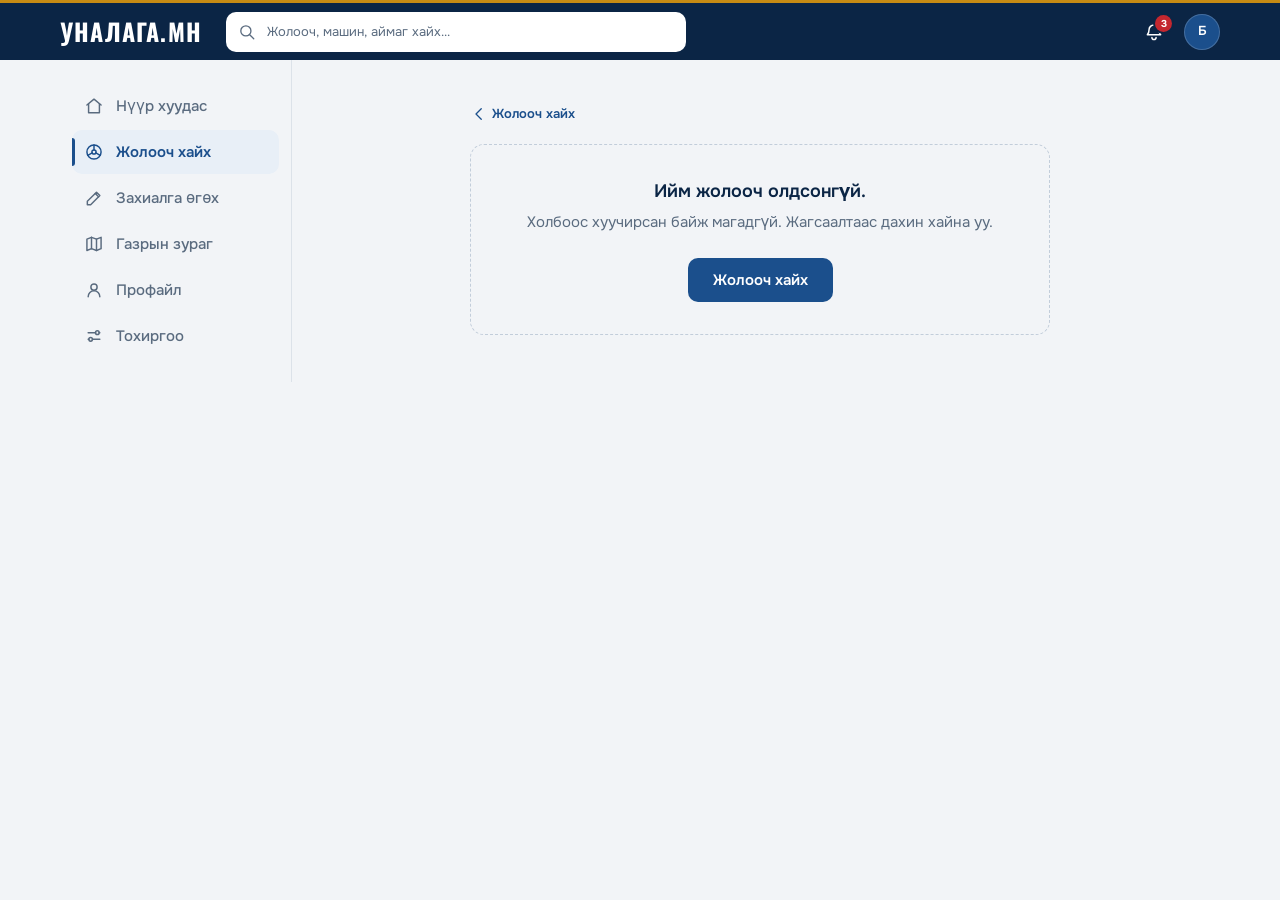
==== driver.html @ b347798b "Жолоочийн хуудас, утсаар залгах, хуваалцах preview - driver.html + driver.js: итгэл, машин, идэвхтэй" ====
<!DOCTYPE html>
<html lang="mn">
<head>
  <meta charset="UTF-8">
  <meta name="viewport" content="width=device-width, initial-scale=1">
  <meta name="theme-color" content="#0B2545">
  <title>Жолооч — Уналага.мн</title>
  <meta name="description" content="Жолоочийн машин, байнга явдаг чиглэл, идэвхтэй зар, зорчигчдын сэтгэгдэл.">

  <!-- Facebook, Messenger-ээр хуваалцахад гарах preview. JS ажиллуулдаггүй
       тул статик утга. Зураг: hero-гийн дүр зураг, 1200×630 (og-image.jpg). -->
  <meta property="og:type" content="website">
  <meta property="og:site_name" content="Уналага.мн">
  <meta property="og:locale" content="mn_MN">
  <meta property="og:title" content="Жолооч — Уналага.мн">
  <meta property="og:description" content="Жолоочийн машин, байнга явдаг чиглэл, идэвхтэй зар, зорчигчдын сэтгэгдэл.">
  <meta property="og:url" content="https://ghostshdee.github.io/unalaga/driver.html">
  <meta property="og:image" content="https://ghostshdee.github.io/unalaga/og-image.jpg">
  <meta property="og:image:width" content="1200">
  <meta property="og:image:height" content="630">
  <meta property="og:image:alt" content="Уналага.мн — шөнийн тал нутаг, нар руу чиглэсэн зам">
  <meta name="twitter:card" content="summary_large_image">

  <!-- Дүрс — hero-гийн санаа: нар руу нарийсах зам, алтан зураас.
       data-URI тул нэмэлт хүсэлт үүсгэхгүй. -->
  <link rel="icon" href="data:image/svg+xml,<svg xmlns='http://www.w3.org/2000/svg' viewBox='0 0 64 64'><rect width='64' height='64' rx='14' fill='%230B2545'/><path d='M27 13h10l7 40H20z' fill='%23123A6B'/><path d='M31 19h2l0.8 7h-3.6zM30.2 30h3.6l1 9h-5.6zM29 43h6l1.2 10h-8.4z' fill='%23F5C518'/></svg>">

  <!-- Фонт: Oswald (лого, чиглэлийн нэр, үнэ — замын тэмдгийн condensed),
       Onest (бусад бүх текст — кирилл сайн уншигдана) -->
  <link rel="preconnect" href="https://fonts.googleapis.com">
  <link rel="preconnect" href="https://fonts.gstatic.com" crossorigin>
  <link href="https://fonts.googleapis.com/css2?family=Oswald:wght@400;500;600;700&family=Onest:wght@400;500;600;700;800&display=swap" rel="stylesheet">

  <link rel="stylesheet" href="style.css">
</head>
<body>

  <!-- ═══════════════ HEADER ═══════════════ -->
  <header class="header">
    <a class="logo" href="./">УНАЛАГА.МН</a>

    <!-- Хайлт — компьютерт header дотор, мобайлд дэлгэц дүүрэн (DESIGN §8).
         .search-panel нь зөвхөн мобайлын дэлгэц дүүрэн үед харагдана. -->
    <form class="search" id="searchForm" role="search" action="#">
      <div class="search-field">
        <svg class="ic" viewBox="0 0 24 24" aria-hidden="true"><circle cx="10.5" cy="10.5" r="6.75"/><path d="m21 21-5.4-5.4"/></svg>
        <input class="search-input" id="searchInput" type="search" placeholder="Жолооч, машин, аймаг хайх..." aria-label="Хайх" autocomplete="off">
        <button class="search-close" type="button" data-close-search aria-label="Хайлт хаах">
          <svg class="ic" viewBox="0 0 24 24" aria-hidden="true"><path d="M6 6l12 12M18 6L6 18"/></svg>
        </button>
      </div>
      <div class="search-panel">
        <p class="search-label">Түгээмэл газар</p>
        <div class="search-places" id="searchPlaces"></div>
        <p class="search-count" id="searchCount" aria-live="polite"></p>
        <button class="btn btn-primary search-done" type="submit">Жолооч харах</button>
      </div>
    </form>

    <div class="header-actions">
      <button class="icon-btn search-open" type="button" aria-label="Хайх" data-open-search>
        <svg class="ic" viewBox="0 0 24 24" aria-hidden="true"><circle cx="10.5" cy="10.5" r="6.75"/><path d="m21 21-5.4-5.4"/></svg>
      </button>
      <button class="icon-btn" type="button" aria-label="Мэдэгдэл">
        <svg class="ic" viewBox="0 0 24 24" aria-hidden="true"><path d="M6 9.5a6 6 0 0 1 12 0c0 3.6 1.4 5 2 5.75H4c.6-.75 2-2.15 2-5.75Z"/><path d="M9.5 18.5a2.5 2.5 0 0 0 5 0"/></svg>
        <span class="notif-count">3</span>
      </button>
      <span class="avatar" title="Профайл">Б</span>
    </div>
  </header>

  <div class="layout">

    <!-- ═══════════════ SIDEBAR (6 цэс) ═══════════════ -->
    <aside class="sidebar">
      <nav aria-label="Үндсэн цэс">
        <ul class="nav">
          <li><a class="nav-link" href="./"><svg class="ic" viewBox="0 0 24 24" aria-hidden="true"><path d="M3.5 10.8 12 3.8l8.5 7"/><path d="M5.5 9.4V20h13V9.4"/></svg>Нүүр хуудас</a></li>
          <li><a class="nav-link is-active" href="drivers.html" aria-current="page"><svg class="ic" viewBox="0 0 24 24" aria-hidden="true"><circle cx="12" cy="12" r="8.5"/><circle cx="12" cy="12" r="2.5"/><path d="M12 3.5v6M4.6 16l5.2-3M19.4 16l-5.2-3"/></svg>Жолооч хайх</a></li>
          <li><a class="nav-link" href="#"><svg class="ic" viewBox="0 0 24 24" aria-hidden="true"><path d="M4 20h4L19 9l-4-4L4 16v4Z"/><path d="m13.5 6.5 4 4"/></svg>Захиалга өгөх</a></li>
          <li><a class="nav-link" href="#"><svg class="ic" viewBox="0 0 24 24" aria-hidden="true"><path d="M9 4 3.5 6.2v13.6L9 17.6l6 2.2 5.5-2.2V4L15 6.2 9 4Z"/><path d="M9 4v13.6M15 6.2v13.6"/></svg>Газрын зураг</a></li>
          <li><a class="nav-link" href="#"><svg class="ic" viewBox="0 0 24 24" aria-hidden="true"><circle cx="12" cy="8.5" r="3.75"/><path d="M5 20a7 7 0 0 1 14 0"/></svg>Профайл</a></li>
          <li><a class="nav-link" href="#"><svg class="ic" viewBox="0 0 24 24" aria-hidden="true"><path d="M5 8h9M18 8h1M5 16h1M10 16h9"/><circle cx="16" cy="8" r="2.2"/><circle cx="8" cy="16" r="2.2"/></svg>Тохиргоо</a></li>
        </ul>
      </nav>
    </aside>

    <!-- ═══════════════ MAIN — Жолоочийн хуудас ═══════════════
         driver.html?id=... — агуулгыг driver.js DRIVERS-ээс зурна.
         Гарчиг (title) нь жолоочийн нэрээр солигдоно. -->
    <main class="main">

      <a class="back-link" href="drivers.html">
        <svg class="ic" viewBox="0 0 24 24" aria-hidden="true"><path d="M15 5 8 12l7 7"/></svg>Жолооч хайх
      </a>

      <div class="profile" id="driverProfile"></div>
    </main>
  </div>

  <!-- ═══════════════ ДООД ЦЭС — зөвхөн мобайлд (DESIGN §8) ═══════════════
       640px-ээс доош sidebar-ын оронд. «Хайх» нь дэлгэц дүүрэн хайлт,
       «Захиалга» нь modal нээнэ. Бусад нь sidebar-тай адил одоохондоо ажиллахгүй. -->
  <nav class="bottom-nav" aria-label="Доод цэс">
    <a class="bnav-link" href="./"><svg class="ic" viewBox="0 0 24 24" aria-hidden="true"><path d="M3.5 10.8 12 3.8l8.5 7"/><path d="M5.5 9.4V20h13V9.4"/></svg>Нүүр</a>
    <button class="bnav-link" type="button" data-open-search><svg class="ic" viewBox="0 0 24 24" aria-hidden="true"><circle cx="10.5" cy="10.5" r="6.75"/><path d="m21 21-5.4-5.4"/></svg>Хайх</button>
    <a class="bnav-link bnav-order" href="index.html#order"><svg class="ic" viewBox="0 0 24 24" aria-hidden="true"><path d="M12 5v14M5 12h14"/></svg>Захиалга</a>
    <a class="bnav-link" href="#"><svg class="ic" viewBox="0 0 24 24" aria-hidden="true"><path d="M9 4 3.5 6.2v13.6L9 17.6l6 2.2 5.5-2.2V4L15 6.2 9 4Z"/><path d="M9 4v13.6M15 6.2v13.6"/></svg>Зураг</a>
    <a class="bnav-link" href="#"><svg class="ic" viewBox="0 0 24 24" aria-hidden="true"><circle cx="12" cy="8.5" r="3.75"/><path d="M5 20a7 7 0 0 1 14 0"/></svg>Профайл</a>
  </nav>


  <script src="app.js" defer></script>
  <script src="drivers.js" defer></script>
  <script src="driver.js" defer></script>
</body>
</html>
---- style.css ----
/* ═══════════════════════════════════════════════════════════════════
   Уналага.мн — style.css
   1-р алхам: суурь (өнгө, фонт, зай) + header, sidebar, постын карт
   Дизайны шийдвэр: DESIGN.md §2 (өнгө), §3 (фонт), §4 (зай), §5 (badge)
   ═══════════════════════════════════════════════════════════════════ */

:root {
  /* ── Суурь өнгө ─────────────────────────────────────────── */
  --ink:        #0B2545;  /* гүн хөх — гарчиг, гол текст */
  --ink-muted:  #5A6B7F;  /* дэд текст */
  --ink-lift:   #123A6B;  /* машины панелийн гэрэлтсэн тал */
  --ink-glow:   #1C4B86;  /* машины панелийн радиаль гэрэл */
  --scrim:      rgba(6, 21, 42, 0.74);  /* зураг/панел дээрх бараан хөшиг */
  --paper:      #F2F4F7;  /* хуудасны дэвсгэр */
  --surface:    #FFFFFF;  /* карт */
  --line:       #DCE2E9;  /* хүрээ, тусгаарлагч */
  --line-2:     #C2CDDA;  /* тод хүрээ — чиглэлийн шугам, hover */

  /* ── Далбааны өнгө ──────────────────────────────────────── */
  --blue:       #1B4F8C;  /* үндсэн товч, холбоос, идэвхтэй цэс */
  --blue-dark:  #133A68;  /* hover */
  --blue-wash:  #E8EFF7;  /* сонгогдсон байдал */

  --red:        #C4272F;  /* ЗӨВХӨН яаралтай / хэрэгцээ */
  --red-wash:   #FBEAEB;

  --gold:       #C68B14;  /* итгэл: од, ✓ баталгаа, чиглэлийн төгсгөл */
  --gold-wash:  #FBF2DE;

  /* ── Далбааны өнгө — ЗӨВХӨН hero-д (DESIGN §2, §14) ──────────
     Feed дэх өнгөний утга (улаан = хэрэгцээ, алт = итгэл) хэвээр.
     Эдгээр нь зөвхөн дээд талын дүр зурагт зориулсан тод хувилбар. */
  --sky-top:    #061731;  /* шөнийн тэнгэр — hero-гийн дээд тал */
  --sky-mid:    #0F3D7C;  /* далбааны хөх */
  --sky-low:    #1B5EA8;  /* тэнгэрийн хаяа */
  --flag-gold:  #F5C518;  /* нар, замын зураас, hero-гийн товч */
  --flag-gold-hi: #FFD942;/* тэр товчны hover */
  --flag-red:   #C4272F;  /* hero-гийн хажуугийн зурвас */
  --on-dark-soft: rgba(255, 255, 255, 0.82);   /* бараан дээрх дэд текст */
  --hero-veil-top: rgba(6, 23, 49, 0.10);
  --hero-veil-bot: rgba(5, 15, 34, 0.72);

  --white:      #FFFFFF;  /* өнгөт дэвсгэр дээрх текст */

  --ok:         #2F6B3D;  /* амжилт — toast. Цагаан тексттэй 6.4:1 */

  /* Badge-ийн төрлийн өнгө (DESIGN §5) */
  --badge-livestock: #7A5A1E;
  --badge-cargo:     #2F6B3D;
  --badge-moving:    #8C4A2F;

  /* ── Фонт (DESIGN §3) ───────────────────────────────────────
     Oswald  — condensed, замын тэмдгийн аяс. Зөвхөн лого, чиглэлийн нэр, үнэ.
               Нарийн тул урт газрын нэр (Баян-Өлгий, Сэлэнгэ Сайхан сум) багтана.
     Onest   — бусад бүх текст. Кирилл үсэгт зориулж зохиогдсон, жижигдээ сайн. */
  --font-display: 'Oswald', 'Arial Narrow', system-ui, sans-serif;
  --font-body:    'Onest', system-ui, sans-serif;

  /* ── Үсгийн хэмжээний шат ───────────────────────────────── */
  --text-route:  34px;  /* чиглэлийн нэр (Oswald 600 — condensed тул томроов) */
  --text-price:  26px;  /* үнэ (Oswald 600) */
  --text-h1:     24px;
  --text-h2:     18px;
  --text-body:   15px;
  --text-small:  13px;
  --text-tiny:   12px;

  /* ── Зай ────────────────────────────────────────────────── */
  --space-1: 4px;
  --space-2: 8px;
  --space-3: 12px;
  --space-4: 16px;
  --space-5: 24px;
  --space-6: 32px;

  /* ── Дугуй өнцөг (шаталсан) ─────────────────────────────── */
  --radius-sm: 6px;   /* badge, жижиг товч */
  --radius-md: 10px;  /* input, товч */
  --radius-lg: 14px;  /* карт */

  /* ── Сүүдэр (нэг л төрөл — зөвхөн хөвж байгаа зүйлд) ─────── */
  --shadow: 0 1px 2px rgba(11, 37, 69, 0.04),
            0 4px 12px rgba(11, 37, 69, 0.06);
  /* Modal нь хамгийн өндөрт хөвнө — арай гүн сүүдэр */
  --shadow-lift: 0 4px 10px rgba(11, 37, 69, 0.10),
                 0 24px 60px rgba(11, 37, 69, 0.22);

  /* ── Modal / форм ───────────────────────────────────────── */
  --overlay:    rgba(11, 37, 69, 0.52);  /* modal-ын ард бүдгэрүүлэх */
  --ink-faint:  #93A2B3;                 /* placeholder текст */
  /* select-ийн доош сум — data-URI, нэмэлт хүсэлтгүй */
  --caret: url("data:image/svg+xml,%3Csvg xmlns='http://www.w3.org/2000/svg' width='12' height='8' viewBox='0 0 12 8'%3E%3Cpath d='M1 1.5 6 6.5l5-5' fill='none' stroke='%235A6B7F' stroke-width='1.75' stroke-linecap='round' stroke-linejoin='round'/%3E%3C/svg%3E");

  --transition: 0.18s ease;

  --header-height: 60px;
  --shell: 1160px;
}

/* ═══════════════ RESET ═══════════════ */
*, *::before, *::after { box-sizing: border-box; margin: 0; padding: 0; }

html { -webkit-text-size-adjust: 100%; }

body {
  font-family: var(--font-body);
  font-size: var(--text-body);
  line-height: 1.6;
  color: var(--ink);
  background: var(--paper);
  -webkit-font-smoothing: antialiased;
}

img { max-width: 100%; display: block; }

button { font: inherit; color: inherit; cursor: pointer; }

a { color: var(--blue); text-decoration: none; }

/* Гарчигт мөрийн өндөр 1.2, бага зэрэг нягт tracking */
h1, h2, h3 { line-height: 1.2; letter-spacing: -0.01em; }
.route-city { line-height: 1.15; }

/* ── Дүрсний нийтлэг загвар (inline SVG, гадны сан ашиглаагүй) ── */
.ic {
  width: 20px;
  height: 20px;
  flex-shrink: 0;
  fill: none;
  stroke: currentColor;
  stroke-width: 1.75;
  stroke-linecap: round;
  stroke-linejoin: round;
}

/* Зөвхөн дэлгэц уншигчид — харагдахгүй ч уншигдана */
.sr-only {
  position: absolute;
  width: 1px;
  height: 1px;
  margin: -1px;
  padding: 0;
  overflow: hidden;
  clip: rect(0 0 0 0);
  white-space: nowrap;
  border: 0;
}

/* ═══════════════ ФОКУС (a11y — DESIGN §11) ═══════════════ */
:focus-visible {
  outline: 2px solid var(--blue);
  outline-offset: 2px;
  border-radius: 3px;
}

/* ═══════════════ ХӨДӨЛГӨӨН БАГАСГАХ (DESIGN §10) ═══════════════ */
@media (prefers-reduced-motion: reduce) {
  * { animation: none !important; transition: none !important; }
}

/* ═══════════════ ТОВЧ ═══════════════ */
.btn {
  display: inline-flex;
  align-items: center;
  justify-content: center;
  gap: var(--space-2);
  min-height: 44px;               /* хүрэх талбай — DESIGN §8 */
  padding: var(--space-2) var(--space-5);
  border: 1px solid transparent;
  border-radius: var(--radius-md);
  font-weight: 600;
  font-size: var(--text-body);
  transition: background var(--transition), border-color var(--transition);
}

/* Үндсэн товч — ХӨХ (улаан биш! DESIGN §2) */
.btn-primary {
  background: var(--blue);
  color: var(--white);
}
.btn-primary:hover { background: var(--blue-dark); }

/* "Холбогдох" — картын гол үйлдэл */
.btn-contact {
  flex-shrink: 0;
  min-height: 44px;              /* хүрэх талбай — DESIGN §8 */
  padding: var(--space-2) var(--space-5);
  background: var(--blue);
  color: var(--white);
  font-size: var(--text-small);
}
.btn-contact:hover { background: var(--blue-dark); }

/* ═══════════════ HEADER (DESIGN §2) ═══════════════
   Хатуу гүн хөх дэвсгэр + дээд талд алтан нарийн зурвас. Gradient алга. */
.header {
  position: sticky;
  top: 0;
  z-index: 20;
  display: flex;
  align-items: center;
  gap: var(--space-5);
  height: var(--header-height);
  background: var(--ink);
  border-top: 3px solid var(--gold);
  /* Дэвсгэр бүтэн өргөнөөр, агуулга нь shell-д төвлөрнө */
  padding-inline: max(var(--space-5), calc((100% - var(--shell)) / 2));
}

/* Бараан header дээр хөх хүрээ үл харагдана — алтан (DESIGN §11) */
.header :focus-visible { outline-color: var(--flag-gold); }

.logo {
  flex-shrink: 0;
  font-family: var(--font-display);
  font-weight: 700;
  /* Oswald condensed тул Unbounded-оос нарийн — хэмжээг нэмж жинг барив */
  font-size: var(--text-h1);
  letter-spacing: 0.05em;
  color: var(--white);
}

.search {
  flex: 1;
  max-width: 460px;
}
.search-field {
  position: relative;
  display: flex;
  align-items: center;
}
/* Түгээмэл газар, тоо, «Зар харах», ✕ — зөвхөн мобайлын дэлгэц дүүрэн хайлтад */
.search-panel,
.search-close { display: none; }
.icon-btn.search-open { display: none; }   /* .icon-btn-ийн display:grid-ийг дарна */
.search .ic {
  position: absolute;
  left: var(--space-3);
  width: 18px;
  height: 18px;
  color: var(--ink-muted);
  pointer-events: none;
}
.search-input {
  width: 100%;
  height: 40px;
  padding: 0 var(--space-4) 0 40px;
  border: 1px solid transparent;
  border-radius: var(--radius-md);
  background: var(--white);
  font-family: var(--font-body);
  font-size: var(--text-small);
  color: var(--ink);
}
.search-input::placeholder { color: var(--ink-muted); }

.header-actions {
  display: flex;
  align-items: center;
  gap: var(--space-2);
  margin-left: auto;
}

.icon-btn {
  position: relative;
  display: grid;
  place-items: center;
  width: 44px;
  height: 44px;
  color: var(--white);
  background: transparent;
  border: 0;
  border-radius: var(--radius-md);
  transition: background var(--transition);
}
.icon-btn:hover { background: rgba(255, 255, 255, 0.1); }
.notif-count {
  position: absolute;
  top: 5px;
  right: 4px;
  min-width: 17px;
  height: 17px;
  padding: 0 4px;
  border-radius: 999px;
  background: var(--red);
  color: var(--white);
  font-size: 10px;
  font-weight: 700;
  line-height: 17px;
  text-align: center;
  box-shadow: 0 0 0 2px var(--ink);
}

.avatar {
  display: grid;
  place-items: center;
  width: 36px;
  height: 36px;
  border-radius: 50%;
  background: var(--blue);
  color: var(--white);
  font-weight: 600;
  font-size: var(--text-small);
  box-shadow: inset 0 0 0 1px rgba(255, 255, 255, 0.18);
}

/* ═══════════════ LAYOUT ═══════════════ */
.layout {
  display: flex;
  align-items: flex-start;
  max-width: var(--shell);
  margin: 0 auto;
}

/* ── SIDEBAR (6 цэс) ─────────────────────────────────────── */
.sidebar {
  position: sticky;
  top: var(--header-height);
  flex-shrink: 0;
  width: 232px;
  padding: var(--space-5) var(--space-3);
  border-right: 1px solid var(--line);
}

.nav { list-style: none; display: flex; flex-direction: column; gap: 2px; }
.nav-link {
  position: relative;
  display: flex;
  align-items: center;
  gap: var(--space-3);
  min-height: 44px;
  padding: var(--space-2) var(--space-3);
  border-radius: var(--radius-md);
  color: var(--ink-muted);
  font-weight: 500;
  transition: background var(--transition), color var(--transition);
}
.nav-link .ic { color: var(--ink-muted); transition: color var(--transition); }
.nav-link:hover { background: var(--blue-wash); color: var(--ink); }
.nav-link:hover .ic { color: var(--ink); }
.nav-link.is-active {
  background: var(--blue-wash);
  color: var(--blue);
  font-weight: 600;
}
.nav-link.is-active .ic { color: var(--blue); }
.nav-link.is-active::before {   /* зүүн талын идэвхтэй зураас */
  content: "";
  position: absolute;
  left: 0;
  top: 8px;
  bottom: 8px;
  width: 3px;
  border-radius: 0 3px 3px 0;
  background: var(--blue);
}

/* ── MAIN ───────────────────────────────────────────────── */
.main {
  flex: 1;
  min-width: 0;
  padding: var(--space-6) var(--space-5) var(--space-6) var(--space-6);
}

/* Нэг баганат жагсаалт — замын хуудсыг дээрээс доош гүйлгэн уншина
   (CLAUDE.md §2: Facebook бол лавлах загвар — feed нь нэг багана) */
.section-title,
.back-link,
.profile,
.page-head,
.driver-tools,
.driver-list,
.feed-tools,
.feed-count,
.feed-empty,
.post-list {
  max-width: 580px;
  margin-inline: auto;
}

/* ═══════════════ HERO (DESIGN §14) ═══════════════
   Далбааны өнгөт тал ба зам. Давхарга бүрийг app.js хулгана/скроллоор
   хөдөлгөнө. Хөдөлгөөн ЗӨВХӨН энд — доорх feed тайван, хурдан хэвээр. */
.hero {
  position: relative;
  isolation: isolate;
  overflow: hidden;
  display: flex;
  align-items: flex-end;
  min-height: 400px;
  margin-bottom: var(--space-6);
  border-radius: var(--radius-lg);
}

.hero-scene { position: absolute; inset: 0; z-index: -1; overflow: hidden; }
.hl {
  position: absolute;
  inset: -6% -4%;
  width: 108%;
  height: 112%;
  will-change: transform;
}
.hl svg { position: absolute; inset: 0; width: 100%; height: 100%; display: block; }

.hl--sky {
  inset: 0;
  width: 100%;
  height: 100%;
  background: linear-gradient(180deg, var(--sky-top) 0%, var(--sky-mid) 54%, var(--sky-low) 100%);
}
/* Доошоо бараавтар — цагаан текст уншигдана */
.hero-scene::after {
  content: "";
  position: absolute;
  inset: 0;
  background: linear-gradient(180deg, var(--hero-veil-top) 0%, transparent 32%, var(--hero-veil-bot) 100%);
}

/* Замын алтан зураас — app.js скроллоор --road-shift-ийг өөрчилнө */
.road-dashes {
  transform: translateY(var(--road-shift, 0px));
  will-change: transform;
}

/* Улаан босоо зураас — далбааны хошууны улаан талын дурсгал */
.hero-inner {
  position: relative;
  max-width: 30rem;
  margin: 0 0 var(--space-5) var(--space-5);
  padding-left: var(--space-4);
  border-left: 3px solid var(--flag-red);
}
.hero-eyebrow {
  margin-bottom: var(--space-2);
  font-size: var(--text-tiny);
  font-weight: 600;
  letter-spacing: 0.14em;
  text-transform: uppercase;
  color: var(--flag-gold);
}
.hero-title {
  font-family: var(--font-display);
  font-weight: 700;
  font-size: clamp(32px, 5.2vw, 46px);
  line-height: 1.04;
  letter-spacing: 0.01em;
  text-transform: uppercase;
  color: var(--white);
}
.hero-sub {
  margin: var(--space-3) 0 var(--space-5);
  max-width: 26rem;
  color: var(--on-dark-soft);
}
/* Гол үйлдэл — далбааны алт. Гүн хөх дэвсгэр дээр хамгийн тод. */
.hero-cta {
  background: var(--flag-gold);
  color: var(--ink);
}
.hero-cta:hover { background: var(--flag-gold-hi); }

.section-title {
  font-size: var(--text-h1);
  font-weight: 700;
  margin-bottom: var(--space-4);
}

/* ═══════════════ ПОСТЫН ЖАГСААЛТ ═══════════════ */
.post-list {
  display: flex;
  flex-direction: column;
  gap: var(--space-5);
}

/* Ердийн карт — сүүдэргүй, зөвхөн хүрээтэй (DESIGN §4) */
.post-card {
  display: flex;
  flex-direction: column;
  background: var(--surface);
  border: 1px solid var(--line);
  border-radius: var(--radius-lg);
  overflow: hidden;
  transition: border-color var(--transition);
}
/* Hover дээр translateY биш — зөвхөн хүрээний өнгө (DESIGN §10) */
.post-card:hover { border-color: var(--line-2); }

/* ── Машины панел (DESIGN §1: 16:9 зургийн талбай) ──────────
   Жолооч өөрийн машины зургаа оруулах хүртэл (CLAUDE.md §5 vehicle_photos)
   брэндийн гүн хөх панел дээр машины дүрс + нэр. Ямар ч файл татдаггүй тул
   2G/3G-д ч агшин зуур гарна (CLAUDE.md §2). DESIGN.md §1 диаграмын дагуу
   нэр баруун доор, доод талд алтан зураас (header-ийн зурваст холбогдоно). */
.post-photo {
  position: relative;
  display: flex;
  align-items: flex-end;
  justify-content: flex-end;
  aspect-ratio: 16 / 7;
  padding: var(--space-4);
  overflow: hidden;
  border-bottom: 3px solid var(--gold);
  background:
    var(--veh) center 78% / min(74%, 300px) no-repeat,
    radial-gradient(130% 96% at 14% 4%, var(--ink-glow) 0%, transparent 52%),
    linear-gradient(116deg, var(--ink) 0%, var(--ink-lift) 100%);
}
/* Тээврийн хэрэгслийн дүрс — усан тэмдэг. Тодорхой файлгүй, data-URI. */
.post-photo         { --veh: none; }
.post-photo.veh-sedan  { --veh: url("data:image/svg+xml,%3Csvg xmlns='http://www.w3.org/2000/svg' viewBox='0 0 260 108'%3E%3Cg fill='%23ffffff' fill-opacity='0.15'%3E%3Cpath d='M8 74c-1-8 4-13 12-14l38-22c8-9 19-13 31-13h72c15 0 29 6 39 17l30 16c11 2 16 6 16 15v6h-28a20 20 0 0 0-40 0H82a20 20 0 0 0-40 0H16c-5 0-8-3-8-7z'/%3E%3Ccircle cx='60' cy='82' r='14'/%3E%3Ccircle cx='196' cy='82' r='14'/%3E%3C/g%3E%3C/svg%3E"); }
.post-photo.veh-van    { --veh: url("data:image/svg+xml,%3Csvg xmlns='http://www.w3.org/2000/svg' viewBox='0 0 260 108'%3E%3Cg fill='%23ffffff' fill-opacity='0.15'%3E%3Cpath d='M14 78V36c0-7 5-12 12-12h132c9 0 14 3 19 11l30 40c2 3 3 6 3 10v1h-16a20 20 0 0 0-40 0H74a20 20 0 0 0-40 0H20c-4 0-6-2-6-6z'/%3E%3Ccircle cx='54' cy='86' r='14'/%3E%3Ccircle cx='198' cy='86' r='14'/%3E%3C/g%3E%3C/svg%3E"); }
.post-photo.veh-pickup { --veh: url("data:image/svg+xml,%3Csvg xmlns='http://www.w3.org/2000/svg' viewBox='0 0 260 108'%3E%3Cg fill='%23ffffff' fill-opacity='0.15'%3E%3Cpath d='M12 80V52c0-6 4-10 10-10h6l16-18c3-4 8-6 13-6h28c7 0 12 5 12 12v18h145c3 0 5 2 5 5v27h-14a20 20 0 0 0-40 0H78a20 20 0 0 0-40 0H18c-4 0-6-2-6-6z'/%3E%3Ccircle cx='58' cy='86' r='14'/%3E%3Ccircle cx='196' cy='86' r='14'/%3E%3C/g%3E%3C/svg%3E"); }
/* Доод хэсэгт бараан хөшиг — цагаан нэр уншигдана */
.post-photo::after {
  content: "";
  position: absolute;
  inset: auto 0 0 0;
  height: 62%;
  background: linear-gradient(180deg, transparent, var(--scrim));
}
/* Жолоочийн бодит зураг ирэхэд .post-photo дотор <img> нэмнэ */
.post-photo img {
  position: absolute;
  inset: 0;
  width: 100%;
  height: 100%;
  object-fit: cover;
}
.post-photo.no-image img { display: none; }   /* onerror — панел үлдэнэ */
.post-photo-name {
  position: relative;
  z-index: 1;
  color: var(--white);
  font-weight: 600;
  font-size: var(--text-small);
  letter-spacing: 0.01em;
  text-align: right;
  text-shadow: 0 1px 3px rgba(0, 0, 0, 0.35);
}

/* ── Картын их бие ────────────────────────────────────────── */
.post-body {
  display: flex;
  flex-direction: column;
  gap: var(--space-2);
  padding: var(--space-4) var(--space-5);
  flex: 1;
}

.post-head {
  display: flex;
  align-items: flex-start;
  justify-content: space-between;
  gap: var(--space-3);
}
.post-badges {
  display: flex;
  flex-wrap: wrap;
  gap: var(--space-2);
}
.post-time {
  flex-shrink: 0;
  font-size: var(--text-tiny);
  color: var(--ink-muted);
  white-space: nowrap;
  padding-top: 2px;
}

/* ── Badge — хүрээтэй чип (DESIGN §5) ─────────────────────── */
.badge {
  border: 1px solid currentColor;
  background: transparent;
  border-radius: var(--radius-sm);
  padding: 3px 9px;
  font-size: var(--text-tiny);
  font-weight: 500;
  letter-spacing: 0.01em;
  white-space: nowrap;
}
.badge-passenger { color: var(--blue); }
.badge-livestock { color: var(--badge-livestock); }
.badge-cargo     { color: var(--badge-cargo); }
.badge-moving    { color: var(--badge-moving); }

/* Ганц үл хамаарах — захиалагчийн постыг ялгах дүүргэсэн улаан */
.badge-request {
  background: var(--red-wash);
  color: var(--red);
  border-color: transparent;
}

/* ═══════════════ ЧИГЛЭЛИЙН ШУГАМ ═══════════════
   Уналага.мн-ийн онцлог элемент. Хоёр цэгийг холбосон босоо тасархай
   шугам, доод цэг алтан. Өөр газар давтаж хэрэглэхгүй (DESIGN §1). */
.post-route {
  display: grid;
  grid-template-columns: 16px 1fr;
  gap: var(--space-3);
  margin: var(--space-2) 0 var(--space-3);
}
.route-rail { position: relative; }
.route-rail::before {           /* босоо тасархай шугам — цэгээс цэг хүртэл */
  content: "";
  position: absolute;
  left: 50%;
  transform: translateX(-50%);
  top: 16px;
  bottom: 16px;
  border-left: 2px dashed var(--line-2);
}
.route-dot {
  position: absolute;
  left: 50%;
  transform: translateX(-50%);
  width: 12px;
  height: 12px;
  border-radius: 50%;
  background: var(--surface);
  border: 2px solid var(--ink-muted);
}
.route-dot-start {
  top: 6px;
  box-shadow: 0 0 0 3px var(--blue-wash);
}
.route-dot-end {                /* очих цэг — алтан, зөөлөн туяатай */
  bottom: 6px;
  background: var(--gold);
  border-color: var(--gold);
  box-shadow: 0 0 0 3px var(--gold-wash);
}
.route-city {
  font-family: var(--font-display);
  font-weight: 600;
  font-size: var(--text-route);
  line-height: 1.05;
  letter-spacing: 0.005em;
  text-transform: uppercase;
  color: var(--ink);
  word-break: break-word;
}
.route-from { margin-bottom: 0; }

/* Хоёр хотын хооронд — ойролцоо зай ба хугацаа (DESIGN §1) */
.route-gap {
  margin: var(--space-1) 0 var(--space-2);
  font-size: var(--text-tiny);
  font-weight: 500;
  color: var(--ink-muted);
}

/* ── Хэзээ / багтаамж / үнэ ──────────────────────────────── */
.post-when {
  font-size: var(--text-small);
  color: var(--ink-muted);
}

.post-facts {
  display: flex;
  align-items: baseline;
  justify-content: space-between;
  gap: var(--space-3);
}
.post-capacity {
  font-size: var(--text-small);
  color: var(--ink);
}
.post-price {
  flex-shrink: 0;
  font-family: var(--font-display);   /* Oswald — чиглэлийн нэртэй нэг гэр бүл */
  font-size: var(--text-price);
  font-weight: 600;
  letter-spacing: 0.005em;
  color: var(--ink);
  text-align: right;
}
/* Хоёр хэсэгтэй үнэ (хүн / бараа) — жижиг тул уншихад хялбар body фонтоор */
.post-price-split {
  display: flex;
  flex-direction: column;
  align-items: flex-end;
  font-family: var(--font-body);
  font-size: var(--text-small);
  font-weight: 600;
  letter-spacing: 0;
  line-height: 1.45;
}

.post-note {
  font-size: var(--text-small);
  color: var(--ink-muted);
  line-height: 1.6;
}

/* ═══════════════ ЖОЛООЧ / ЗАХИАЛАГЧИЙН БЛОК (DESIGN §6) ═══════════════
   "Хэн" гэдэг нь "хаашаа" гэдгээс хойш — тусдаа хэсэгт, доод талд. */
.post-person {
  display: flex;
  align-items: center;
  gap: var(--space-3);
  margin-top: auto;
  padding-top: var(--space-4);
  border-top: 1px solid var(--line);
}
.person-avatar {
  flex-shrink: 0;
  display: grid;
  place-items: center;
  width: 44px;
  height: 44px;
  border-radius: 50%;
  background: var(--blue-wash);
  color: var(--blue);
  font-weight: 600;
}
.person-main {
  flex: 1;
  min-width: 0;
}
.person-name {
  display: flex;
  align-items: center;
  gap: var(--space-1);
  font-weight: 600;
  font-size: var(--text-body);
}
/* ✓ баталгаа — жижиг алтан дугуй, цагаан чагт (DESIGN §6) */
.verified {
  display: inline-grid;
  place-items: center;
  width: 16px;
  height: 16px;
  border-radius: 50%;
  background: var(--gold);
  color: var(--white);
  flex-shrink: 0;
}
.verified svg { width: 10px; height: 10px; }
.person-meta {
  font-size: var(--text-small);
  color: var(--ink-muted);
}
/* Үнэлгээний тоо нь тод текст (уншигдахуйц), од нь алтан */
.rating {
  color: var(--ink);
  font-weight: 600;
}
.star { color: var(--gold); }
/* Шинэ жолооч — "0 үнэлгээ" биш, саарал чип (DESIGN §6) */
.chip-new {
  display: inline-block;
  padding: 2px 8px;
  border-radius: var(--radius-sm);
  background: var(--paper);
  border: 1px solid var(--line);
  color: var(--ink-muted);
  font-size: var(--text-tiny);
  font-weight: 500;
}

/* ═══════════════ ЖОЛООЧ ХАЙХ — drivers.html (CLAUDE.md §6-4) ═══════════════
   Зарын карт «хаашаа»-г, жолоочийн карт «хэн»-ийг том харуулна.
   Чиглэлийн шугам (DESIGN §1) энд давтагдахгүй — энгийн жагсаалт. */
.page-head { margin-bottom: var(--space-5); }
.page-head .section-title { margin-bottom: var(--space-1); }
.page-sub { color: var(--ink-muted); }

.driver-tools {
  display: grid;
  grid-template-columns: repeat(3, 1fr);
  gap: var(--space-3);
  align-items: end;
  margin-bottom: var(--space-4);
}
/* «Зөвхөн баталгаажсан» — бүтэн мөр, хуруунд 44px */
.check {
  grid-column: 1 / -1;
  display: inline-flex;
  align-items: center;
  gap: var(--space-2);
  min-height: 44px;
  font-size: var(--text-small);
  font-weight: 500;
  cursor: pointer;
}
.check input {
  width: 20px;
  height: 20px;
  accent-color: var(--blue);
}

.driver-list {
  display: flex;
  flex-direction: column;
  gap: var(--space-4);
}
.driver-card {
  display: flex;
  flex-direction: column;
  gap: var(--space-4);
  padding: var(--space-4) var(--space-5);
  background: var(--surface);
  border: 1px solid var(--line);
  border-radius: var(--radius-lg);
  transition: border-color var(--transition);
}
.driver-card:hover { border-color: var(--line-2); }

/* Зарын картын .post-person-ийг ашиглана — дээд талд тул хүрээгүй */
.driver-head {
  margin-top: 0;
  padding-top: 0;
  border-top: 0;
}
.driver-head .person-name { font-size: var(--text-h2); }

.driver-car {
  display: flex;
  flex-wrap: wrap;
  align-items: baseline;
  gap: var(--space-1) var(--space-3);
}
.driver-car-name { font-weight: 600; }
.driver-car-facts {
  font-size: var(--text-small);
  color: var(--ink-muted);
}

.driver-label {
  margin-bottom: var(--space-1);
  font-size: var(--text-tiny);
  font-weight: 600;
  color: var(--ink-muted);
}
.driver-route-list { list-style: none; }
.driver-route {
  padding: 3px 0;
  font-size: var(--text-small);
}
.driver-route-city { font-weight: 500; }

.driver-foot {
  display: flex;
  align-items: center;
  justify-content: space-between;
  gap: var(--space-3);
  padding-top: var(--space-4);
  border-top: 1px solid var(--line);
}
.driver-offers {
  font-size: var(--text-small);
  color: var(--ink-muted);
}

/* Жолоочийн нэр — холбоос. Гарчиг шиг харагдаж, hover/фокуст доогуур зураас */
.person-link { color: inherit; }
.person-link:hover { text-decoration: underline; text-underline-offset: 3px; }

/* ═══════════════ ЖОЛООЧИЙН ХУУДАС — driver.html (CLAUDE.md §6-5) ═══════════════
   Дээд карт л surface — бусад хэсэг хуудсан дээр, гарчиг + нимгэн зураасаар
   тусгаарлагдана (DESIGN §13: бүгдийг ижил карт болгохгүй). */
.back-link {
  display: flex;
  align-items: center;
  gap: var(--space-1);
  min-height: 44px;
  margin-bottom: var(--space-2);
  font-size: var(--text-small);
  font-weight: 600;
}
.back-link .ic { width: 18px; height: 18px; }

.profile-card {
  display: flex;
  flex-direction: column;
  gap: var(--space-4);
  padding: var(--space-5);
  background: var(--surface);
  border: 1px solid var(--line);
  border-radius: var(--radius-lg);
}
.profile-head {
  display: flex;
  align-items: center;
  gap: var(--space-4);
}
.profile-avatar {
  width: 64px;
  height: 64px;
  font-size: var(--text-h1);
}
/* Inline — урт нэр хуваагдахад ✓ сүүлийн үгийнхээ ард үлдэнэ */
.profile-name {
  font-size: var(--text-h1);
  line-height: 1.25;
}
.profile-name .verified { width: 20px; height: 20px; vertical-align: -2px; }
.profile-name .verified svg { width: 12px; height: 12px; }

/* Итгэл — дүрс + текст, өнгө ганцаараа мэдээлэл дамжуулахгүй (DESIGN §11) */
.trust-list {
  list-style: none;
  display: flex;
  flex-direction: column;
  gap: var(--space-2);
}
.trust-item {
  position: relative;
  padding-left: 26px;
  font-size: var(--text-small);
}
.trust-item::before {
  position: absolute;
  left: 0;
  top: 1px;
  display: grid;
  place-items: center;
  width: 18px;
  height: 18px;
  border-radius: 50%;
  font-size: 11px;
  font-weight: 700;
  line-height: 1;
}
.trust-ok::before   { content: "✓"; background: var(--gold); color: var(--white); }
.trust-no::before   { content: "–"; background: var(--paper); color: var(--ink-muted); border: 1px solid var(--line); }
.trust-info::before { content: "•"; color: var(--ink-muted); font-size: 18px; }
.trust-no { color: var(--ink-muted); }

.profile-call {
  width: 100%;
  min-height: 52px;
  font-size: var(--text-body);
}
.profile-note {
  margin-top: calc(-1 * var(--space-2));
  font-size: var(--text-tiny);
  color: var(--ink-muted);
}

.profile-section {
  margin-top: var(--space-6);
  padding-top: var(--space-5);
  border-top: 1px solid var(--line);
}
.profile-h2 {
  margin-bottom: var(--space-3);
  font-size: var(--text-h2);
}
.profile-plate {
  margin-top: var(--space-2);
  font-size: var(--text-small);
  color: var(--ink-muted);
}
.profile-label { margin-top: var(--space-4); }
.profile-empty { color: var(--ink-muted); }
.profile-posts { max-width: none; }

.review-summary {
  display: flex;
  align-items: baseline;
  gap: var(--space-2);
  margin-bottom: var(--space-3);
}
.review-score {
  font-family: var(--font-display);
  font-size: 40px;
  font-weight: 600;
  line-height: 1;
}
.review-score-star { font-size: var(--text-h1); }
.review-total {
  font-size: var(--text-small);
  color: var(--ink-muted);
}
.review-summary + .profile-note { margin-top: calc(-1 * var(--space-2)); margin-bottom: var(--space-4); }

.review-list {
  list-style: none;
  display: flex;
  flex-direction: column;
}
.review {
  padding: var(--space-4) 0;
  border-top: 1px solid var(--line);
}
.review:first-child { border-top: 0; padding-top: 0; }
.review-top {
  display: flex;
  align-items: center;
  gap: var(--space-3);
}
.review-avatar {
  width: 36px;
  height: 36px;
  font-size: var(--text-small);
}
.review-name { font-weight: 600; }
.review-stars { color: var(--gold); letter-spacing: 1px; }
.review-text {
  margin-top: var(--space-2);
  line-height: 1.6;
}

/* ═══════════════ ШҮҮЛТҮҮР (CLAUDE.md §6-3) ═══════════════
   Карт биш — жагсаалтын дээрх нам гүм мөр. Анхаарал картад үлдэнэ. */
.post-card[hidden],
.feed-empty[hidden],
.feed-count[hidden] { display: none; }

.feed-tools {
  display: flex;
  flex-wrap: wrap;
  align-items: center;
  justify-content: space-between;
  gap: var(--space-3);
  margin-bottom: var(--space-4);
}

/* Хэний зар — нэг хүрээтэй сегмент товч */
.seg {
  display: inline-flex;
  padding: 3px;
  border: 1px solid var(--line);
  border-radius: var(--radius-md);
  background: var(--surface);
}
.seg-item { position: relative; }
.seg-item input {
  position: absolute;
  opacity: 0;
  pointer-events: none;
}
.seg-item span {
  display: flex;
  align-items: center;
  min-height: 38px;
  padding: 0 var(--space-4);
  border-radius: calc(var(--radius-md) - 3px);
  color: var(--ink-muted);
  font-size: var(--text-small);
  font-weight: 500;
  white-space: nowrap;
  cursor: pointer;
  transition: background var(--transition), color var(--transition);
}
.seg-item span:hover { color: var(--ink); }
.seg-item input:checked + span {
  background: var(--blue-wash);
  color: var(--blue);
  font-weight: 600;
}
.seg-item input:focus-visible + span {
  outline: 2px solid var(--blue);
  outline-offset: 1px;
}

/* .inp-ийн width:100%-ийг дарна (.inp файлын доор тодорхойлогдсон) */
.inp.kind-filter {
  flex: 0 0 auto;
  width: auto;
  min-width: 150px;
}

.feed-count {
  margin-bottom: var(--space-3);
  font-size: var(--text-small);
  color: var(--ink-muted);
}

/* Хоосон төлөв — юу хийхийг заана (DESIGN §7) */
.feed-empty {
  padding: var(--space-6) var(--space-5);
  border: 1px dashed var(--line-2);
  border-radius: var(--radius-lg);
  text-align: center;
}
.feed-empty-title {
  font-weight: 600;
  font-size: var(--text-h2);
}
.feed-empty-text {
  margin-top: var(--space-1);
  color: var(--ink-muted);
}
.feed-empty-actions {
  display: flex;
  flex-wrap: wrap;
  justify-content: center;
  gap: var(--space-3);
  margin-top: var(--space-5);
}

/* Хэрэглэгчийн өөрийн пост — зай тооцоогүй тул хоёр хотын хооронд
   route-gap байхгүй. Шугам богиносохгүйн тулд бага зай нэмнэ. */
.route-cities-tight .route-from { margin-bottom: var(--space-4); }

/* ═══════════════ TOAST — «Захиалга нийтлэгдлээ» (BUILD §4) ═══════════════
   Хэрэглэгчийн үйлдлийн хариу тул хөдөлгөөн зөвшөөрөгдөнө (DESIGN §10).
   Хөвж байгаа зүйл тул сүүдэртэй (DESIGN §4). */
.toast {
  position: fixed;
  top: calc(var(--header-height) + var(--space-3));
  left: 50%;
  z-index: 70;                     /* modal-аас дээр */
  width: max-content;              /* left:50% үед мөр хуваагдахгүй */
  max-width: calc(100vw - 2 * var(--space-4));
  padding: var(--space-3) var(--space-5);
  border-radius: var(--radius-md);
  background: var(--ok);
  color: var(--white);
  font-weight: 600;
  font-size: var(--text-body);
  box-shadow: var(--shadow-lift);
  opacity: 0;
  visibility: hidden;
  transform: translate(-50%, -8px);
  transition: opacity var(--transition), transform var(--transition), visibility var(--transition);
}
.toast.is-on {
  opacity: 1;
  visibility: visible;
  transform: translate(-50%, 0);
}

/* ═══════════════ ДООД ЦЭС — зөвхөн мобайлд (DESIGN §8) ═══════════════ */
.bottom-nav { display: none; }

/* ═══════════════════════════════════════════════════════════════════
   MODAL — Шинэ захиалга (BUILD.md §4)
   Сүүдэр ЗӨВХӨН энд — хөвж байгаа зүйл (DESIGN §4).
   Мобайлд доороос дээш гарах bottom sheet (DESIGN §8).
   ═══════════════════════════════════════════════════════════════════ */
.modal {
  position: fixed;
  inset: 0;
  z-index: 60;
  display: grid;
  place-items: center;
  padding: var(--space-5);
}
.modal[hidden] { display: none; }

.modal-overlay {
  position: absolute;
  inset: 0;
  background: var(--overlay);
}

.modal-sheet {
  position: relative;
  display: flex;
  flex-direction: column;
  width: min(560px, 100%);
  max-height: min(760px, calc(100vh - var(--space-6)));
  background: var(--surface);
  border-radius: var(--radius-lg);
  box-shadow: var(--shadow-lift);
  overflow: hidden;
}

/* ── Толгой ── */
.modal-head {
  display: flex;
  align-items: center;
  justify-content: space-between;
  gap: var(--space-4);
  padding: var(--space-4) var(--space-5);
  border-bottom: 1px solid var(--line);
}
.modal-title {
  font-size: var(--text-h2);
  font-weight: 700;
}
.modal-x {
  display: grid;
  place-items: center;
  width: 44px;
  height: 44px;
  margin-right: calc(var(--space-3) * -1);
  border: 0;
  border-radius: var(--radius-md);
  background: transparent;
  color: var(--ink-muted);
  transition: background var(--transition), color var(--transition);
}
.modal-x:hover { background: var(--paper); color: var(--ink); }

/* ── Их бие — урт бол дотроо гүйнэ ── */
.modal-body {
  flex: 1;
  min-height: 0;
  overflow-y: auto;
  padding: var(--space-5);
  display: flex;
  flex-direction: column;
  gap: var(--space-5);
}

/* ── Талбарын суурь ── */
.fld { border: 0; padding: 0; margin: 0; min-width: 0; }
.fld-label {
  display: block;
  margin-bottom: var(--space-2);
  padding: 0;
  font-size: var(--text-body);
  font-weight: 600;
  color: var(--ink);
}
.fld-sub {
  display: block;
  margin-bottom: var(--space-1);
  font-size: var(--text-small);
  color: var(--ink-muted);
}
.fld-row {
  display: grid;
  grid-template-columns: 1fr 1fr;
  gap: var(--space-3);
}
.fld-cell { min-width: 0; }

/* Алдааны текст — талбарын шууд доор (BUILD §4) */
.fld-err {
  margin-top: var(--space-1);
  font-size: var(--text-small);
  color: var(--red);
}
.fld-note {
  margin-top: var(--space-2);
  font-size: var(--text-small);
  color: var(--ink-muted);
}

/* ── Оролтууд ── */
.inp {
  width: 100%;
  min-height: 44px;                 /* хүрэх талбай — DESIGN §8 */
  padding: var(--space-2) var(--space-3);
  border: 1px solid var(--line);
  border-radius: var(--radius-md);
  background: var(--surface);
  font-family: var(--font-body);
  font-size: var(--text-body);
  color: var(--ink);
  transition: border-color var(--transition);
}
.inp:hover { border-color: var(--line-2); }
.inp:focus { border-color: var(--blue); outline: none; }
.inp::placeholder { color: var(--ink-faint); }
textarea.inp { resize: vertical; line-height: 1.6; }
select.inp { appearance: none; background: var(--surface) var(--caret) no-repeat right var(--space-3) center; padding-right: var(--space-6); }
.inp-narrow { max-width: 140px; }

/* Буруу бөглөсөн талбар — улаан хүрээ (BUILD §4) */
.inp.is-bad { border-color: var(--red); }
.inp.is-bad:focus { border-color: var(--red); }

/* Үнэ — ард нь ₮ */
.inp-money { position: relative; }
.inp-money .inp { padding-right: var(--space-6); }
.inp-suffix {
  position: absolute;
  top: 50%;
  right: var(--space-3);
  transform: translateY(-50%);
  color: var(--ink-muted);
  pointer-events: none;
}

/* ── Сонголтын карт (үүрэг, тээврийн төрөл) ── */
.pick { display: grid; gap: var(--space-2); }
.pick-2 { grid-template-columns: 1fr 1fr; }
.pick-grid { grid-template-columns: 1fr 1fr; }

.pick-card {
  position: relative;
  display: block;
  margin: 0;
  padding: 0;
  border: 0;
  background: none;
  text-align: left;
  cursor: pointer;
}
.pick-card input { position: absolute; opacity: 0; pointer-events: none; }
.pick-in {
  display: flex;
  flex-direction: column;
  gap: var(--space-1);
  min-height: 44px;
  padding: var(--space-3);
  border: 1px solid var(--line);
  border-radius: var(--radius-md);
  background: var(--surface);
  transition: border-color var(--transition), background var(--transition);
}
.pick-in .ic { color: var(--ink-muted); transition: color var(--transition); }
.pick-in b { font-size: var(--text-body); font-weight: 600; color: var(--ink); }
.pick-in i { font-style: normal; font-size: var(--text-small); color: var(--ink-muted); }
.pick-card:hover .pick-in { border-color: var(--line-2); }

/* Сонгогдсон — хөх хүрээ, цайвар хөх дэвсгэр */
.pick-card input:checked + .pick-in {
  border-color: var(--blue);
  background: var(--blue-wash);
}
.pick-card input:checked + .pick-in .ic { color: var(--blue); }
.pick-card input:focus-visible + .pick-in {
  outline: 2px solid var(--blue);
  outline-offset: 2px;
}

/* Хараахан ажиллахгүй сонголт */
.pick-card.is-soon { cursor: default; }
.pick-card.is-soon .pick-in { background: var(--paper); }
.pick-card.is-soon b { color: var(--ink-muted); }
.soon {
  align-self: flex-start;
  padding: 2px 8px;
  border: 1px solid var(--line);
  border-radius: var(--radius-sm);
  background: var(--surface);
  font-style: normal;
  font-size: var(--text-tiny);
  font-weight: 500;
  color: var(--ink-muted);
}

/* ── Зураг сонгох ── */
.file-drop {
  display: flex;
  align-items: center;
  justify-content: center;
  gap: var(--space-2);
  min-height: 44px;
  padding: var(--space-3);
  border: 1px dashed var(--line-2);
  border-radius: var(--radius-md);
  color: var(--ink-muted);
  font-size: var(--text-body);
  cursor: pointer;
  transition: border-color var(--transition), color var(--transition);
}
.file-drop:hover { border-color: var(--blue); color: var(--blue); }
.file-drop:focus-within { outline: 2px solid var(--blue); outline-offset: 2px; }

.file-preview {
  position: relative;
  margin-top: var(--space-2);
  border: 1px solid var(--line);
  border-radius: var(--radius-md);
  overflow: hidden;
}
.file-preview[hidden] { display: none; }
.file-preview img { width: 100%; aspect-ratio: 16 / 9; object-fit: cover; }
.file-clear {
  position: absolute;
  top: var(--space-2);
  right: var(--space-2);
  min-height: 44px;               /* хүрэх талбай — DESIGN §8 */
  padding: 0 var(--space-3);
  border: 0;
  border-radius: var(--radius-sm);
  background: var(--scrim);
  color: var(--white);
  font-size: var(--text-small);
  font-weight: 500;
}

/* ── Хөл ── */
.modal-foot {
  display: flex;
  justify-content: flex-end;
  gap: var(--space-2);
  padding: var(--space-4) var(--space-5);
  border-top: 1px solid var(--line);
  background: var(--surface);
}
.btn-ghost {
  background: transparent;
  border-color: var(--line);
  color: var(--ink);
}
.btn-ghost:hover { background: var(--paper); }

/* Modal нээлттэй үед хуудас доогуураа гүйхгүй */
body.is-locked { overflow: hidden; }
@media (max-width: 640px) {
  :root { --text-route: 27px; --text-price: 23px; }

  .header {
    gap: var(--space-3);
    padding-inline: var(--space-3);
  }
  .search { display: none; }   /* оронд нь хайлтын дүрс → дэлгэц дүүрэн */
  .icon-btn.search-open { display: grid; }

  /* ── Дэлгэц дүүрэн хайлт (DESIGN §8) ── */
  /* Header sticky + z-index 20 тул дотор нь байгаа fixed хайлт доод цэснээс
     доор үлдэнэ — нээлттэй үед header-ийг өөрийг нь өргөнө */
  body.is-search-open .header { z-index: 65; }
  body.is-search-open .search {
    position: fixed;
    inset: 0;
    z-index: 65;
    display: flex;
    flex-direction: column;
    gap: var(--space-4);
    max-width: none;
    padding: var(--space-3) var(--space-3) calc(var(--space-4) + env(safe-area-inset-bottom));
    background: var(--paper);
    overflow-y: auto;
  }
  body.is-search-open .search-input {
    height: 48px;
    border-color: var(--line-2);
    font-size: 16px;             /* 16px-ээс бага бол iPhone томруулдаг */
  }
  /* ✕ — талбарын баруун талд, хуруунд 44px */
  body.is-search-open .search-field { gap: var(--space-2); }
  body.is-search-open .search-close {
    display: grid;
    place-items: center;
    flex-shrink: 0;
    width: 48px;
    height: 48px;
    border: 0;
    border-radius: var(--radius-md);
    background: transparent;
    color: var(--ink);
  }
  body.is-search-open .search-close .ic { position: static; width: 22px; height: 22px; color: var(--ink); }
  body.is-search-open .search-panel {
    display: flex;
    flex-direction: column;
    gap: var(--space-3);
    flex: 1;
  }
  .search-label {
    font-size: var(--text-small);
    font-weight: 600;
    color: var(--ink-muted);
  }
  .search-places {
    display: flex;
    flex-wrap: wrap;
    gap: var(--space-2);
  }
  .place-chip {
    min-height: 44px;
    padding: 0 var(--space-4);
    border: 1px solid var(--line);
    border-radius: var(--radius-md);
    background: var(--surface);
    color: var(--ink);
    font-size: var(--text-small);
    font-weight: 500;
  }
  .search-count {
    font-size: var(--text-small);
    color: var(--ink-muted);
  }
  .search-count:empty { display: none; }
  .search-done { margin-top: auto; width: 100%; }
  /* Мобайлын цэсэнд «Жолооч хайх» байхгүй — хайлтаас орох зам */
  .search-link {
    display: flex;
    align-items: center;
    min-height: 44px;
    font-weight: 600;
  }

  .driver-tools { grid-template-columns: 1fr 1fr; }
  .driver-tools .fld-cell:first-child { grid-column: 1 / -1; }
  .driver-card { padding: var(--space-4); }
  .profile-card { padding: var(--space-4); }
  .profile-name { font-size: 20px; }
  .profile-section { margin-top: var(--space-5); }
  .driver-foot .btn-contact { width: auto; }

  /* Шүүлтүүр: сегмент бүтэн өргөн, төрөл доор нь */
  .feed-tools { flex-direction: column; align-items: stretch; }
  .seg { display: grid; grid-template-columns: repeat(3, 1fr); }
  .seg-item span { justify-content: center; min-height: 44px; padding: 0 var(--space-2); }   /* хүрэх талбай DESIGN §8 */
  .inp.kind-filter { width: 100%; }

  .layout { display: block; }
  .sidebar { display: none; }  /* оронд нь доод цэс */

  /* Доод цэсийн ард контент үлдэхгүй */
  .main { padding: var(--space-4) var(--space-3) calc(64px + var(--space-5) + env(safe-area-inset-bottom)); }

  /* ── Доод цэс: 5 товч, хуруунд 64px өндөр (DESIGN §8) ── */
  .bottom-nav {
    position: fixed;
    inset: auto 0 0 0;
    z-index: 30;
    display: grid;
    grid-template-columns: repeat(5, 1fr);
    padding-bottom: env(safe-area-inset-bottom);
    background: var(--surface);
    border-top: 1px solid var(--line);
  }
  .bnav-link {
    display: flex;
    flex-direction: column;
    align-items: center;
    justify-content: center;
    gap: 2px;
    min-height: 64px;
    border: 0;
    background: transparent;
    color: var(--ink-muted);
    font-size: var(--text-tiny);
    font-weight: 500;
  }
  .bnav-link .ic { width: 22px; height: 22px; }
  .bnav-link.is-active { color: var(--blue); font-weight: 600; }
  /* Гол үйлдэл — хөх дугуй дотор «+» */
  .bnav-order .ic {
    width: 32px;
    height: 32px;
    margin-block: -5px;            /* бусад 22px дүрстэй бичиг нэг шугамд */
    padding: 6px;
    border-radius: 50%;
    background: var(--blue);
    color: var(--white);
    stroke-width: 2.25;
  }

  .hero { min-height: 320px; margin-bottom: var(--space-5); }
  .hero-inner {
    max-width: none;
    margin: 0 var(--space-4) var(--space-4) var(--space-4);
    padding-left: var(--space-3);
  }
  .hero-sub { margin: var(--space-2) 0 var(--space-4); font-size: var(--text-small); }
  .hero-cta { width: 100%; }

  /* "Холбогдох" товч мобайлд бүтэн өргөн (DESIGN §8) */
  .post-person { flex-wrap: wrap; }
  .person-main { flex-basis: calc(100% - 56px); }
  .btn-contact { width: 100%; }

  /* ── Modal → доороос дээш гарах bottom sheet (DESIGN §8) ── */
  .modal { place-items: end center; padding: 0; }
  .modal-sheet {
    width: 100%;
    max-height: 92vh;
    border-radius: var(--radius-lg) var(--radius-lg) 0 0;
  }
  .modal-head,
  .modal-foot { padding-inline: var(--space-4); }
  .modal-body { padding: var(--space-4); gap: var(--space-4); }

  /* Хоёр баганат мөрүүд нэг багана болно — хуруунд өргөн талбай */
  .fld-row { grid-template-columns: 1fr; }
  .pick-2 { grid-template-columns: 1fr; }
  .inp-narrow { max-width: none; }

  /* Хөл наалдаж, доод талд үргэлж харагдана */
  .modal-foot { position: sticky; bottom: 0; }
  .modal-foot .btn { flex: 1; }
}
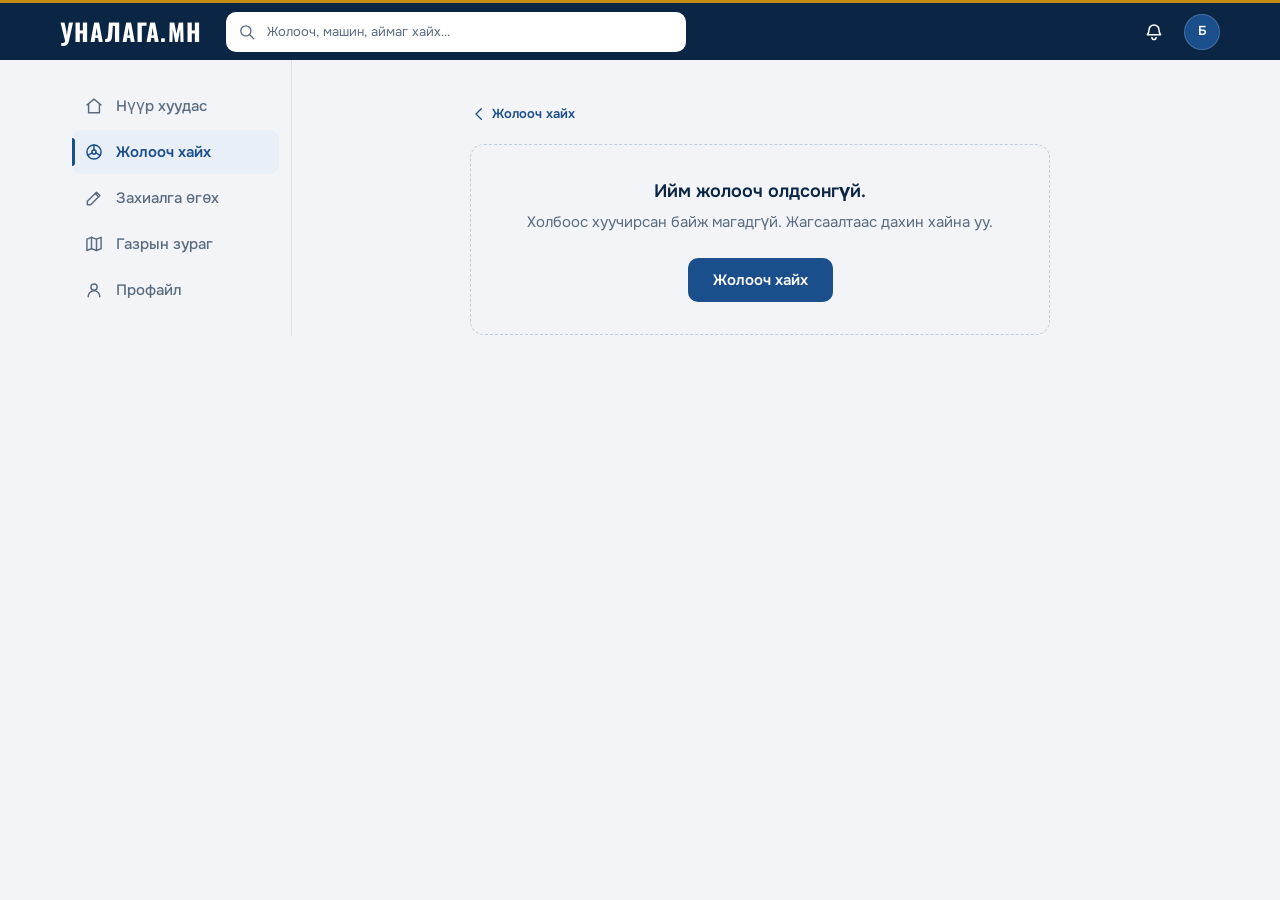
==== commit e633106b: "Тээврийн 4 төрөл, хоосон цэс, чиглэлийн схем - Мал, бараа, гэр нүүлгэх төрөл нээгдэв (талбар нь төрл" ====
--- a/driver.html
+++ b/driver.html
@@ -61,9 +61,8 @@
       <button class="icon-btn search-open" type="button" aria-label="Хайх" data-open-search>
         <svg class="ic" viewBox="0 0 24 24" aria-hidden="true"><circle cx="10.5" cy="10.5" r="6.75"/><path d="m21 21-5.4-5.4"/></svg>
       </button>
-      <button class="icon-btn" type="button" aria-label="Мэдэгдэл">
+      <button class="icon-btn" type="button" aria-label="Мэдэгдэл" aria-expanded="false" aria-controls="notifPanel" data-notif>
         <svg class="ic" viewBox="0 0 24 24" aria-hidden="true"><path d="M6 9.5a6 6 0 0 1 12 0c0 3.6 1.4 5 2 5.75H4c.6-.75 2-2.15 2-5.75Z"/><path d="M9.5 18.5a2.5 2.5 0 0 0 5 0"/></svg>
-        <span class="notif-count">3</span>
       </button>
       <span class="avatar" title="Профайл">Б</span>
     </div>
@@ -77,10 +76,9 @@
         <ul class="nav">
           <li><a class="nav-link" href="./"><svg class="ic" viewBox="0 0 24 24" aria-hidden="true"><path d="M3.5 10.8 12 3.8l8.5 7"/><path d="M5.5 9.4V20h13V9.4"/></svg>Нүүр хуудас</a></li>
           <li><a class="nav-link is-active" href="drivers.html" aria-current="page"><svg class="ic" viewBox="0 0 24 24" aria-hidden="true"><circle cx="12" cy="12" r="8.5"/><circle cx="12" cy="12" r="2.5"/><path d="M12 3.5v6M4.6 16l5.2-3M19.4 16l-5.2-3"/></svg>Жолооч хайх</a></li>
-          <li><a class="nav-link" href="#"><svg class="ic" viewBox="0 0 24 24" aria-hidden="true"><path d="M4 20h4L19 9l-4-4L4 16v4Z"/><path d="m13.5 6.5 4 4"/></svg>Захиалга өгөх</a></li>
-          <li><a class="nav-link" href="#"><svg class="ic" viewBox="0 0 24 24" aria-hidden="true"><path d="M9 4 3.5 6.2v13.6L9 17.6l6 2.2 5.5-2.2V4L15 6.2 9 4Z"/><path d="M9 4v13.6M15 6.2v13.6"/></svg>Газрын зураг</a></li>
-          <li><a class="nav-link" href="#"><svg class="ic" viewBox="0 0 24 24" aria-hidden="true"><circle cx="12" cy="8.5" r="3.75"/><path d="M5 20a7 7 0 0 1 14 0"/></svg>Профайл</a></li>
-          <li><a class="nav-link" href="#"><svg class="ic" viewBox="0 0 24 24" aria-hidden="true"><path d="M5 8h9M18 8h1M5 16h1M10 16h9"/><circle cx="16" cy="8" r="2.2"/><circle cx="8" cy="16" r="2.2"/></svg>Тохиргоо</a></li>
+          <li><a class="nav-link" href="index.html#order"><svg class="ic" viewBox="0 0 24 24" aria-hidden="true"><path d="M4 20h4L19 9l-4-4L4 16v4Z"/><path d="m13.5 6.5 4 4"/></svg>Захиалга өгөх</a></li>
+          <li><a class="nav-link" href="map.html"><svg class="ic" viewBox="0 0 24 24" aria-hidden="true"><path d="M9 4 3.5 6.2v13.6L9 17.6l6 2.2 5.5-2.2V4L15 6.2 9 4Z"/><path d="M9 4v13.6M15 6.2v13.6"/></svg>Газрын зураг</a></li>
+          <li><a class="nav-link" href="profile.html"><svg class="ic" viewBox="0 0 24 24" aria-hidden="true"><circle cx="12" cy="8.5" r="3.75"/><path d="M5 20a7 7 0 0 1 14 0"/></svg>Профайл</a></li>
         </ul>
       </nav>
     </aside>
@@ -105,8 +103,8 @@
     <a class="bnav-link" href="./"><svg class="ic" viewBox="0 0 24 24" aria-hidden="true"><path d="M3.5 10.8 12 3.8l8.5 7"/><path d="M5.5 9.4V20h13V9.4"/></svg>Нүүр</a>
     <button class="bnav-link" type="button" data-open-search><svg class="ic" viewBox="0 0 24 24" aria-hidden="true"><circle cx="10.5" cy="10.5" r="6.75"/><path d="m21 21-5.4-5.4"/></svg>Хайх</button>
     <a class="bnav-link bnav-order" href="index.html#order"><svg class="ic" viewBox="0 0 24 24" aria-hidden="true"><path d="M12 5v14M5 12h14"/></svg>Захиалга</a>
-    <a class="bnav-link" href="#"><svg class="ic" viewBox="0 0 24 24" aria-hidden="true"><path d="M9 4 3.5 6.2v13.6L9 17.6l6 2.2 5.5-2.2V4L15 6.2 9 4Z"/><path d="M9 4v13.6M15 6.2v13.6"/></svg>Зураг</a>
-    <a class="bnav-link" href="#"><svg class="ic" viewBox="0 0 24 24" aria-hidden="true"><circle cx="12" cy="8.5" r="3.75"/><path d="M5 20a7 7 0 0 1 14 0"/></svg>Профайл</a>
+    <a class="bnav-link" href="map.html"><svg class="ic" viewBox="0 0 24 24" aria-hidden="true"><path d="M9 4 3.5 6.2v13.6L9 17.6l6 2.2 5.5-2.2V4L15 6.2 9 4Z"/><path d="M9 4v13.6M15 6.2v13.6"/></svg>Зураг</a>
+    <a class="bnav-link" href="profile.html"><svg class="ic" viewBox="0 0 24 24" aria-hidden="true"><circle cx="12" cy="8.5" r="3.75"/><path d="M5 20a7 7 0 0 1 14 0"/></svg>Профайл</a>
   </nav>
 
 
--- a/style.css
+++ b/style.css
@@ -274,21 +274,26 @@
   transition: background var(--transition);
 }
 .icon-btn:hover { background: rgba(255, 255, 255, 0.1); }
-.notif-count {
+/* Мэдэгдлийн цонх — хонхны доор хөвнө (DESIGN §4: хөвж байгаа зүйлд л сүүдэр) */
+.header-actions { position: relative; }
+.notif-panel {
   position: absolute;
-  top: 5px;
-  right: 4px;
-  min-width: 17px;
-  height: 17px;
-  padding: 0 4px;
-  border-radius: 999px;
-  background: var(--red);
-  color: var(--white);
-  font-size: 10px;
-  font-weight: 700;
-  line-height: 17px;
-  text-align: center;
-  box-shadow: 0 0 0 2px var(--ink);
+  top: calc(100% + var(--space-2));
+  right: 0;
+  z-index: 40;
+  width: min(300px, calc(100vw - 2 * var(--space-4)));
+  padding: var(--space-4);
+  border: 1px solid var(--line);
+  border-radius: var(--radius-md);
+  background: var(--surface);
+  box-shadow: var(--shadow-lift);
+}
+.notif-panel[hidden] { display: none; }
+.notif-title { font-weight: 600; }
+.notif-text {
+  margin-top: var(--space-1);
+  font-size: var(--text-small);
+  color: var(--ink-muted);
 }
 
 .avatar {
@@ -1000,6 +1005,116 @@
   line-height: 1.6;
 }
 
+/* ═══════════════ ПРОФАЙЛ — profile.html (Төлөвлөгөө 1.1, 1.2) ═══════════════ */
+.me-form {
+  display: flex;
+  flex-direction: column;
+  gap: var(--space-4);
+}
+.me-form fieldset { border: 0; min-width: 0; }
+.me-seg { display: grid; grid-template-columns: 1fr 1fr; }
+.me-seg .seg-item span { justify-content: center; min-height: 44px; }
+/* .me-form fieldset { border: 0 }-ийг дарна */
+.me-form .me-car {
+  display: flex;
+  flex-direction: column;
+  gap: var(--space-3);
+  padding: var(--space-4);
+  border: 1px solid var(--line);
+  border-radius: var(--radius-md);
+}
+.me-form .me-car[hidden] { display: none; }
+.me-actions {
+  display: flex;
+  justify-content: flex-end;
+  gap: var(--space-3);
+}
+.profile-card > .btn { align-self: flex-start; }
+.profile-section > .btn { margin-top: var(--space-3); }
+
+/* Миний зарын доорх Засах / Устгах */
+.post-actions {
+  display: flex;
+  gap: var(--space-2);
+  padding-top: var(--space-3);
+  border-top: 1px solid var(--line);
+}
+.post-actions .btn { flex: 1; min-height: 44px; font-size: var(--text-small); }
+/* Устгах — улаан зөвхөн устгах үйлдэлд (DESIGN §2) */
+/* .btn-ghost доор тодорхойлогдсон тул хоёр класстай — эс бөгөөс өнгө дарагдана */
+.btn-ghost.btn-danger { color: var(--red); }
+.btn-ghost.btn-danger:hover { background: var(--red-wash); border-color: var(--red); }
+
+.saved-list {
+  display: flex;
+  flex-direction: column;
+  gap: var(--space-4);
+}
+
+/* Жолоочийн хуудасны «Хадгалах» */
+.save-toggle { width: 100%; }
+.save-toggle.is-on { color: var(--gold); border-color: var(--gold); }
+
+/* Мэдэгдэл доторх холбоос — ногоон дээр цагаан, доогуур зураастай */
+.toast-link {
+  color: var(--white);
+  text-decoration: underline;
+  text-underline-offset: 3px;
+  font-weight: 700;
+  margin-left: var(--space-2);
+}
+
+/* ═══════════════ ЧИГЛЭЛИЙН СХЕМ — map.html (Фаз 1.4) ═══════════════
+   Бодит газрын зураг биш. Дэвсгэр нам гүм, чиглэл хөх, сонгосон нь алтан. */
+.map-wrap,
+.map-pick,
+.map-picked { max-width: 580px; margin-inline: auto; }
+.map-wrap {
+  padding: var(--space-3);
+  border: 1px solid var(--line);
+  border-radius: var(--radius-lg);
+  background: var(--surface);
+}
+.map-svg { display: block; width: 100%; height: auto; }
+.map-land { fill: var(--blue-wash); stroke: var(--line-2); stroke-width: 3; stroke-linejoin: round; }
+.map-route { stroke: var(--blue); stroke-opacity: 0.28; stroke-linecap: round; }
+.map-route.is-picked { stroke: var(--gold); stroke-opacity: 1; }
+.map-aimag { cursor: pointer; outline: none; }
+.map-hit { fill: transparent; }
+.map-dot { fill: var(--surface); stroke: var(--ink-muted); stroke-width: 3; }
+.map-aimag.has-routes .map-dot { fill: var(--blue); stroke: var(--surface); }
+.map-aimag.is-picked .map-dot { fill: var(--gold); stroke: var(--surface); }
+.map-aimag:focus-visible .map-hit { stroke: var(--blue); stroke-width: 4; }
+.map-label {
+  font-family: var(--font-body);
+  font-size: 22px;
+  font-weight: 600;
+  fill: var(--ink-muted);
+  paint-order: stroke;
+  stroke: var(--blue-wash);
+  stroke-width: 6px;
+  pointer-events: none;
+}
+.map-aimag.has-routes .map-label { fill: var(--ink); }
+.map-aimag.is-picked .map-label { fill: var(--ink); font-size: 26px; }
+.map-note {
+  margin-top: var(--space-2);
+  font-size: var(--text-tiny);
+  color: var(--ink-muted);
+  text-align: center;
+}
+.map-pick { margin-top: var(--space-4); }
+.map-list { list-style: none; margin-bottom: var(--space-4); }
+.map-item {
+  display: flex;
+  justify-content: space-between;
+  gap: var(--space-3);
+  padding: var(--space-2) 0;
+  border-bottom: 1px solid var(--line);
+  font-size: var(--text-small);
+}
+.map-item-meta { color: var(--ink-muted); white-space: nowrap; }
+
 /* ═══════════════ ШҮҮЛТҮҮР (CLAUDE.md §6-3) ═══════════════
    Карт биш — жагсаалтын дээрх нам гүм мөр. Анхаарал картад үлдэнэ. */
 .post-card[hidden],
@@ -1310,20 +1425,9 @@
 }
 
 /* Хараахан ажиллахгүй сонголт */
-.pick-card.is-soon { cursor: default; }
-.pick-card.is-soon .pick-in { background: var(--paper); }
-.pick-card.is-soon b { color: var(--ink-muted); }
-.soon {
-  align-self: flex-start;
-  padding: 2px 8px;
-  border: 1px solid var(--line);
-  border-radius: var(--radius-sm);
-  background: var(--surface);
-  font-style: normal;
-  font-size: var(--text-tiny);
-  font-weight: 500;
-  color: var(--ink-muted);
-}
+/* Төрөл бүрийн гэр нүүлгэх чагтууд — бие биетэйгээ ойр */
+.fld[data-kind="moving"] .check { display: flex; min-height: 44px; }   /* нэг мөрөнд нэг — шахцалдахгүй */
+.fld[data-kind][hidden] { display: none; }
 
 /* ── Зураг сонгох ── */
 .file-drop {
@@ -1474,6 +1578,16 @@
   .driver-card { padding: var(--space-4); }
   .profile-card { padding: var(--space-4); }
   .profile-name { font-size: 20px; }
+  .me-actions .btn { flex: 1; }
+  .map-wrap { padding: var(--space-1); }
+  .map-label { font-size: 26px; }
+  .map-aimag.is-picked .map-label { font-size: 30px; }
+  .map-picked .btn { width: 100%; }
+  /* Хадгалсан жолооч: «N идэвхтэй зар» дээд мөрөнд, Хасах + Холбогдох доор */
+  .saved-list .driver-foot { flex-wrap: wrap; }
+  .saved-list .driver-offers { flex-basis: 100%; }
+  .saved-list .driver-foot .btn { flex: 1; }
+  .me-form .fld-row { grid-template-columns: 1fr 1fr; }
   .profile-section { margin-top: var(--space-5); }
   .driver-foot .btn-contact { width: auto; }
 
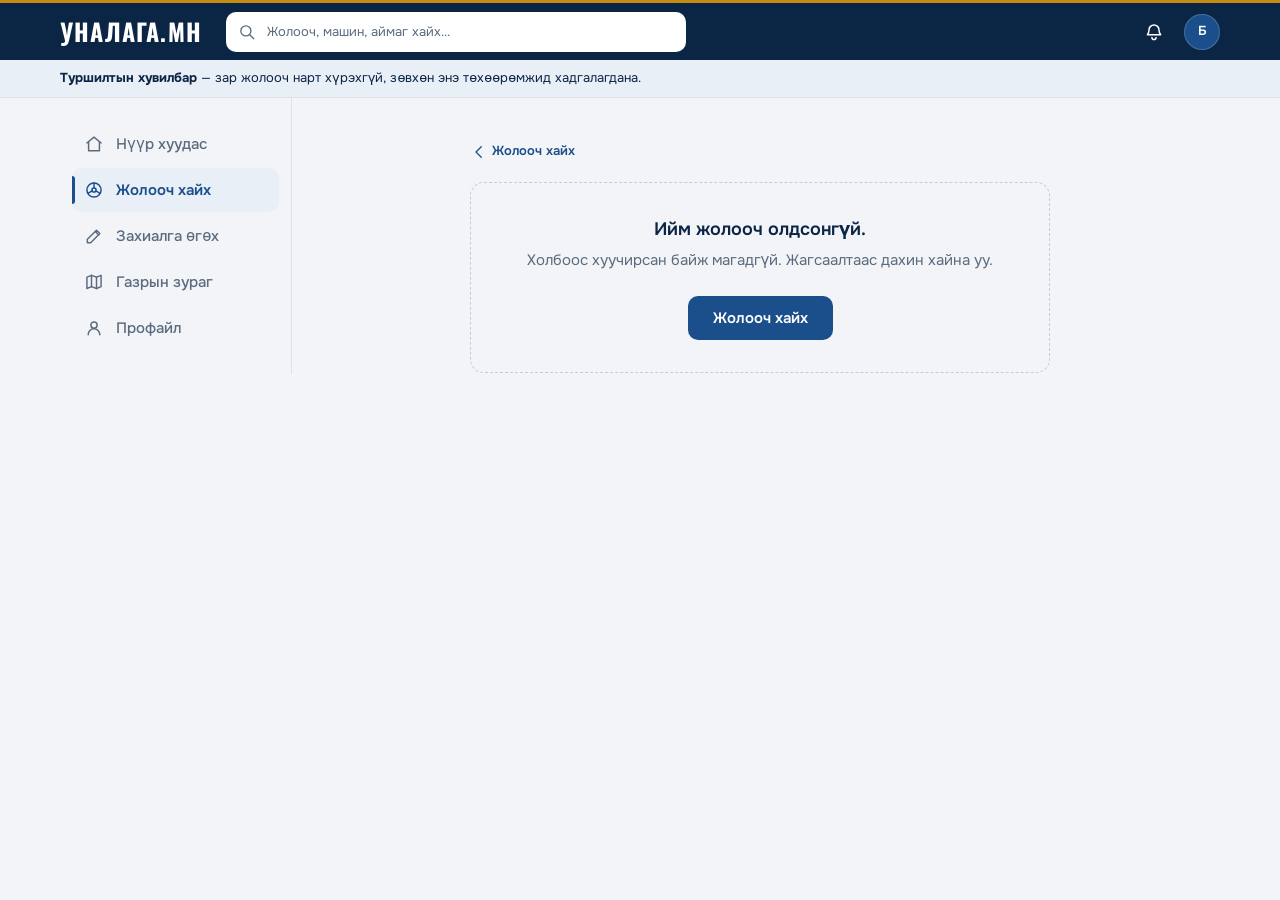
==== commit a0a83fe8: "Ачаалж байх/алдааны төлөв, туршилтын тууз ба «Жишээ» тэмдэглэл - Фаз 1.5: жагсаалт, жолооч, профайлд" ====
--- a/driver.html
+++ b/driver.html
@@ -6,6 +6,8 @@
   <meta name="theme-color" content="#0B2545">
   <title>Жолооч — Уналага.мн</title>
   <meta name="description" content="Жолоочийн машин, байнга явдаг чиглэл, идэвхтэй зар, зорчигчдын сэтгэгдэл.">
+  <!-- Туршилтын хувилбар — хайлтад орохгүй. Фаз 3 (backend) хүртэл, тэр үед авна. -->
+  <meta name="robots" content="noindex">
 
   <!-- Facebook, Messenger-ээр хуваалцахад гарах preview. JS ажиллуулдаггүй
        тул статик утга. Зураг: hero-гийн дүр зураг, 1200×630 (og-image.jpg). -->
@@ -68,6 +70,8 @@
     </div>
   </header>
 
+  <p class="demo-banner"><strong>Туршилтын хувилбар</strong> — зар жолооч нарт хүрэхгүй, зөвхөн энэ төхөөрөмжид хадгалагдана.</p>
+
   <div class="layout">
 
     <!-- ═══════════════ SIDEBAR (6 цэс) ═══════════════ -->
@@ -92,7 +96,14 @@
         <svg class="ic" viewBox="0 0 24 24" aria-hidden="true"><path d="M15 5 8 12l7 7"/></svg>Жолооч хайх
       </a>
 
-      <div class="profile" id="driverProfile"></div>
+      <!-- Ачаалж байх skeleton — driver.js зурж дуусахад арилгана (aria-busy) -->
+      <div class="profile" id="driverProfile" aria-busy="true">
+        <div class="driver-skeleton" aria-hidden="true">
+          <div class="driver-skeleton-head"><span class="skel skel-avatar"></span><div class="driver-skeleton-main"><span class="skel skel-name"></span><span class="skel skel-line skel-line-short"></span></div></div>
+          <span class="skel skel-line"></span>
+          <span class="skel skel-btn"></span>
+        </div>
+      </div>
     </main>
   </div>
 
--- a/style.css
+++ b/style.css
@@ -209,6 +209,17 @@
 
 /* Бараан header дээр хөх хүрээ үл харагдана — алтан (DESIGN §11) */
 .header :focus-visible { outline-color: var(--flag-gold); }
+
+/* ═══════════════ ТУРШИЛТЫН ТУУЗ ═══════════════
+   Backend ирэх (Фаз 3) хүртэл бүх хуудсанд. Sticky биш, хаах товчгүй.
+   Алт том талбайд, улаан яаралтайд хадгалагдсан (DESIGN §2) тул хөх wash. */
+.demo-banner {
+  padding: var(--space-2) max(var(--space-5), calc((100% - var(--shell)) / 2));
+  background: var(--blue-wash);
+  border-bottom: 1px solid var(--line);
+  color: var(--ink);
+  font-size: var(--text-small);
+}
 
 .logo {
   flex-shrink: 0;
@@ -477,6 +488,75 @@
   gap: var(--space-5);
 }
 
+/* ── Ачаалж байгаа skeleton (DESIGN §7) ──────────────────────
+   Spinner биш, картын хэлбэртэй саарал блок. Зөөлөн opacity пульс —
+   зөвхөн opacity тул хуучин утсанд хөнгөн. prefers-reduced-motion үед
+   дээрх глобал дүрэм animation-ийг унтраана → хөдөлгөөнгүй саарал блок. */
+.feed-skeleton {
+  display: flex;
+  flex-direction: column;
+  gap: var(--space-5);
+  max-width: 580px;
+  margin: 0 auto var(--space-5);
+}
+.feed-skeleton[hidden] { display: none; }
+
+.post-skeleton {
+  display: flex;
+  flex-direction: column;
+  background: var(--surface);
+  border: 1px solid var(--line);
+  border-radius: var(--radius-lg);
+  overflow: hidden;
+}
+.post-skeleton-body {
+  display: flex;
+  flex-direction: column;
+  gap: var(--space-3);
+  padding: var(--space-4);
+}
+.skel {
+  display: block;
+  background: var(--line);
+  border-radius: var(--radius-sm);
+  animation: skel-pulse 1.4s ease-in-out infinite;
+}
+.skel-photo { aspect-ratio: 16 / 7; border-radius: 0; }
+.skel-badge { width: 96px; height: 20px; }
+.skel-line  { height: 14px; width: 100%; }
+.skel-line-short { width: 60%; }
+@keyframes skel-pulse {
+  0%, 100% { opacity: 1; }
+  50%      { opacity: 0.45; }
+}
+
+/* Жолооч/профайл хуудасны skeleton — .driver-card-тай ижил хэлбэр (hover-гүй).
+   HTML дотор бэлэн тавигдсан тул скрипт татагдах хооронд харагдана;
+   JS зурж дуусахад endBusy() арилгана. Pulse-ийг дээрх .skel-ээс авна. */
+.driver-skeleton {
+  display: flex;
+  flex-direction: column;
+  gap: var(--space-4);
+  padding: var(--space-4) var(--space-5);
+  background: var(--surface);
+  border: 1px solid var(--line);
+  border-radius: var(--radius-lg);
+}
+.driver-skeleton-head {
+  display: flex;
+  align-items: center;
+  gap: var(--space-3);
+}
+.driver-skeleton-main {
+  flex: 1;
+  display: flex;
+  flex-direction: column;
+  gap: var(--space-2);
+}
+.skel-avatar { flex-shrink: 0; width: 44px; height: 44px; border-radius: 50%; }
+.skel-name   { height: 18px; width: 50%; }
+.skel-btn    { width: 140px; height: 44px; border-radius: var(--radius-md); }
+
 /* Ердийн карт — сүүдэргүй, зөвхөн хүрээтэй (DESIGN §4) */
 .post-card {
   display: flex;
@@ -743,14 +823,18 @@
   font-size: var(--text-small);
   color: var(--ink-muted);
 }
+/* Чипүүд (Шинэ гишүүн, Жишээ) явган мөрөнд шахагдахгүй — шинэ мөрөнд шилжинэ */
+.person-meta .chip-sample { margin-left: var(--space-1); }
 /* Үнэлгээний тоо нь тод текст (уншигдахуйц), од нь алтан */
 .rating {
   color: var(--ink);
   font-weight: 600;
 }
 .star { color: var(--gold); }
-/* Шинэ жолооч — "0 үнэлгээ" биш, саарал чип (DESIGN §6) */
-.chip-new {
+/* Шинэ жолооч — "0 үнэлгээ" биш, саарал чип (DESIGN §6).
+   .chip-sample — «Жишээ» / «Жишээ зар» тэмдэг, ижил загвар */
+.chip-new,
+.chip-sample {
   display: inline-block;
   padding: 2px 8px;
   border-radius: var(--radius-sm);
@@ -767,6 +851,12 @@
 .page-head { margin-bottom: var(--space-5); }
 .page-head .section-title { margin-bottom: var(--space-1); }
 .page-sub { color: var(--ink-muted); }
+/* «Доорх зүйлс жишээ» — page-sub-ийн дор нэг мөр */
+.sample-note {
+  margin-top: var(--space-1);
+  font-size: var(--text-small);
+  color: var(--ink-muted);
+}
 
 .driver-tools {
   display: grid;
@@ -937,8 +1027,8 @@
 }
 .profile-note {
   margin-top: calc(-1 * var(--space-2));
-  font-size: var(--text-tiny);
-  color: var(--ink-muted);
+  font-size: var(--text-body);   /* «жишээ» гэсэн анхааруулга — 12px, саарал биш, уншигдах ёстой */
+  color: var(--ink);
 }
 
 .profile-section {
@@ -1235,6 +1325,40 @@
   visibility: visible;
   transform: translate(-50%, 0);
 }
+/* Алдаа, сануулга — ногоон «амжилт» шиг харагдахгүй. Улаан биш (DESIGN §2) */
+.toast.is-notice { background: var(--ink); }
+
+/* ═══════════════ ӨӨРИЙН МЭДЭГДЭЛ ═══════════════
+   Алдааны төлөв (app.js renderErrorState) ба интернэт тасрах мэдэгдэл
+   (initOfflineNotice). Улаан хэрэглэхгүй — DESIGN §2 улааныг яаралтай зүйлд
+   хадгалсан. Хөдөлгөөнгүй: гэнэт гарч, гэнэт арилна. */
+.feed-error { margin-bottom: var(--space-5); }
+
+.offline-bar {
+  position: fixed;
+  inset: auto 0 0 0;
+  z-index: 60;                     /* доод цэс (30)-ээс дээр, toast (70)-оос доор */
+  display: flex;
+  align-items: center;
+  justify-content: space-between;
+  gap: var(--space-3);
+  padding: var(--space-3) var(--space-5);
+  background: var(--ink);
+  color: var(--white);
+  font-size: var(--text-small);
+}
+.offline-bar[hidden] { display: none; }
+.offline-bar .btn {
+  flex-shrink: 0;
+  background: transparent;
+  border-color: var(--white);
+  color: var(--white);
+  font-size: var(--text-small);
+}
+.offline-bar .btn:hover { background: var(--ink-lift); }
+.offline-bar :focus-visible { outline-color: var(--flag-gold); }
+/* Мэдэгдлийн ард контент үлдэхгүй */
+body.is-offline .main { padding-bottom: calc(var(--space-6) + 76px); }
 
 /* ═══════════════ ДООД ЦЭС — зөвхөн мобайлд (DESIGN §8) ═══════════════ */
 .bottom-nav { display: none; }
@@ -1495,6 +1619,7 @@
     gap: var(--space-3);
     padding-inline: var(--space-3);
   }
+  .demo-banner { padding-inline: var(--space-3); }
   .search { display: none; }   /* оронд нь хайлтын дүрс → дэлгэц дүүрэн */
   .icon-btn.search-open { display: grid; }
 
@@ -1603,6 +1728,13 @@
   /* Доод цэсийн ард контент үлдэхгүй */
   .main { padding: var(--space-4) var(--space-3) calc(64px + var(--space-5) + env(safe-area-inset-bottom)); }
 
+  /* Интернэтгүй мэдэгдэл доод цэсний дээр байрлана, контентыг хаахгүй */
+  .offline-bar {
+    bottom: calc(64px + env(safe-area-inset-bottom));
+    padding-inline: var(--space-4);
+  }
+  body.is-offline .main { padding-bottom: calc(64px + var(--space-5) + 76px + env(safe-area-inset-bottom)); }
+
   /* ── Доод цэс: 5 товч, хуруунд 64px өндөр (DESIGN §8) ── */
   .bottom-nav {
     position: fixed;
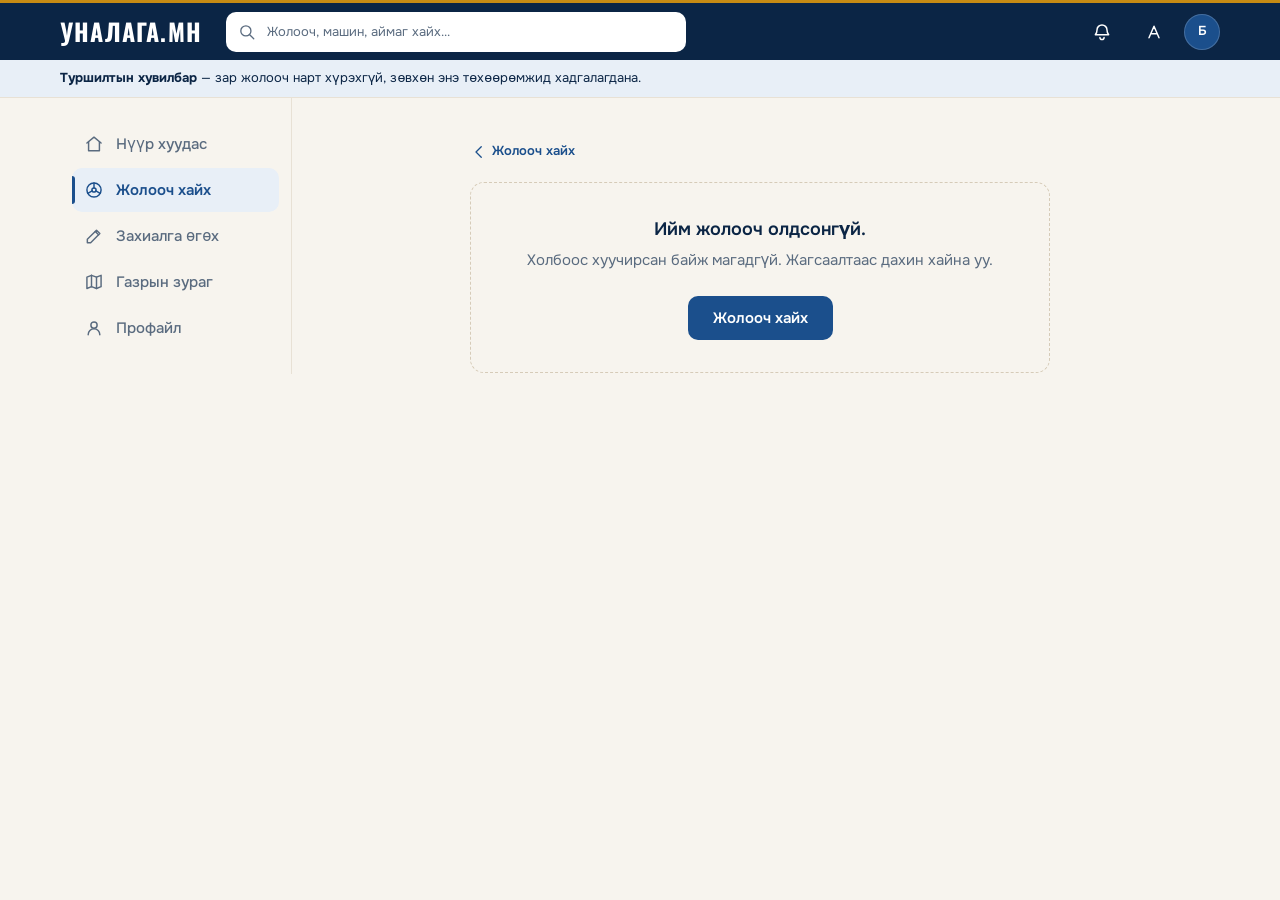
==== commit f12d1c61: "Өдөр/шөнийн горим — нар жаргахад автоматаар шөнө - Өдөр «Тал нутгийн өглөө», шөнө «Шөнийн зам» өнгө " ====
--- a/driver.html
+++ b/driver.html
@@ -4,6 +4,52 @@
   <meta charset="UTF-8">
   <meta name="viewport" content="width=device-width, initial-scale=1">
   <meta name="theme-color" content="#0B2545">
+  <script>
+  /* Өнгөний горим (DESIGN §2). CSS-ээс өмнө ажиллана — анивчилт гарахгүй.
+     5 хуудсанд ижил — нэгийг засвал бүгдийг зас. */
+  (function () {
+    const KEY = 'unalaga_theme', root = document.documentElement;
+    let mem = null;
+    function pref() {
+      let v = mem;
+      if (!v) { try { v = localStorage.getItem(KEY); } catch (e) { v = null; } }
+      return v === 'day' || v === 'night' ? v : 'auto';
+    }
+    /* Улаанбаатар 47.92°N, 106.92°E, UTC+8 (NOAA хялбарчилсан, ±15 мин).
+       Төхөөрөмжийн цагийн бүсээс үл хамаарна. Нар жаргаснаас 20 мин хойш шөнө. */
+    function sunNight() {
+      const ub = new Date(Date.now() + 288e5), r = Math.PI / 180, lat = 47.92 * r;
+      const n = Math.floor((Date.UTC(ub.getUTCFullYear(), ub.getUTCMonth(), ub.getUTCDate()) - Date.UTC(ub.getUTCFullYear(), 0, 0)) / 864e5);
+      const g = 2 * Math.PI / 365 * (n - 1);
+      const d = 0.006918 - 0.399912 * Math.cos(g) + 0.070257 * Math.sin(g) - 0.006758 * Math.cos(2 * g)
+            + 0.000907 * Math.sin(2 * g) - 0.002697 * Math.cos(3 * g) + 0.00148 * Math.sin(3 * g);
+      const eq = 229.18 * (0.000075 + 0.001868 * Math.cos(g) - 0.032077 * Math.sin(g)
+             - 0.014615 * Math.cos(2 * g) - 0.040849 * Math.sin(2 * g));
+      const c = (Math.cos(90.833 * r) - Math.sin(lat) * Math.sin(d)) / (Math.cos(lat) * Math.cos(d));
+      const ha = Math.acos(Math.max(-1, Math.min(1, c))) / r;
+      const rise = 720 - 4 * (106.92 + ha) - eq + 480;
+      const set = 720 - 4 * (106.92 - ha) - eq + 480;
+      const now = ub.getUTCHours() * 60 + ub.getUTCMinutes();
+      return now < rise || now >= set + 20;
+    }
+    function apply() {
+      const p = pref();
+      let t;
+      try { t = p === 'auto' ? (sunNight() ? 'night' : 'day') : p; } catch (e) { t = 'day'; }
+      root.setAttribute('data-theme', t);
+      root.setAttribute('data-theme-pref', p);
+      const m = document.querySelector('meta[name="theme-color"]');
+      if (m) m.setAttribute('content', t === 'night' ? '#0A1B35' : '#0B2545');
+    }
+    window.unalagaTheme = {
+      pref: pref, apply: apply,
+      set: function (v) { mem = v; try { localStorage.setItem(KEY, v); } catch (e) {} apply(); }
+    };
+    apply();
+    setInterval(apply, 600000);
+    window.addEventListener('storage', function (e) { if (e.key === KEY) { mem = null; apply(); } });
+  })();
+  </script>
   <title>Жолооч — Уналага.мн</title>
   <meta name="description" content="Жолоочийн машин, байнга явдаг чиглэл, идэвхтэй зар, зорчигчдын сэтгэгдэл.">
   <!-- Туршилтын хувилбар — хайлтад орохгүй. Фаз 3 (backend) хүртэл, тэр үед авна. -->
@@ -66,6 +112,11 @@
       <button class="icon-btn" type="button" aria-label="Мэдэгдэл" aria-expanded="false" aria-controls="notifPanel" data-notif>
         <svg class="ic" viewBox="0 0 24 24" aria-hidden="true"><path d="M6 9.5a6 6 0 0 1 12 0c0 3.6 1.4 5 2 5.75H4c.6-.75 2-2.15 2-5.75Z"/><path d="M9.5 18.5a2.5 2.5 0 0 0 5 0"/></svg>
       </button>
+      <button class="icon-btn theme-btn" type="button" aria-label="Өнгө: автомат" data-theme-toggle>
+        <svg class="ic ic-auto" viewBox="0 0 24 24" aria-hidden="true"><path d="M6 19 12 5l6 14M8.6 14h6.8"/></svg>
+        <svg class="ic ic-sun" viewBox="0 0 24 24" aria-hidden="true"><circle cx="12" cy="12" r="4"/><path d="M12 3v2M12 19v2M3 12h2M19 12h2M5.6 5.6 7 7M17 17l1.4 1.4M18.4 5.6 17 7M7 17l-1.4 1.4"/></svg>
+        <svg class="ic ic-moon" viewBox="0 0 24 24" aria-hidden="true"><path d="M20 14.5A8 8 0 0 1 9.5 4 8 8 0 1 0 20 14.5Z"/></svg>
+      </button>
       <span class="avatar" title="Профайл">Б</span>
     </div>
   </header>
--- a/style.css
+++ b/style.css
@@ -4,17 +4,29 @@
    Дизайны шийдвэр: DESIGN.md §2 (өнгө), §3 (фонт), §4 (зай), §5 (badge)
    ═══════════════════════════════════════════════════════════════════ */
 
+/* ── Өдөр / шөнийн горим (DESIGN §2) ──────────────────────────
+   :root = өдөр. :root[data-theme="night"] доор token-уудыг дарна.
+   data-theme-ийг <head> дахь inline script CSS-ээс өмнө тавина (анивчилтгүй). */
 :root {
+  color-scheme: light;
+
   /* ── Суурь өнгө ─────────────────────────────────────────── */
   --ink:        #0B2545;  /* гүн хөх — гарчиг, гол текст */
   --ink-muted:  #5A6B7F;  /* дэд текст */
   --ink-lift:   #123A6B;  /* машины панелийн гэрэлтсэн тал */
   --ink-glow:   #1C4B86;  /* машины панелийн радиаль гэрэл */
   --scrim:      rgba(6, 21, 42, 0.74);  /* зураг/панел дээрх бараан хөшиг */
-  --paper:      #F2F4F7;  /* хуудасны дэвсгэр */
+  --paper:      #F7F4EE;  /* хуудасны дэвсгэр — бүлээн цайвар */
   --surface:    #FFFFFF;  /* карт */
-  --line:       #DCE2E9;  /* хүрээ, тусгаарлагч */
-  --line-2:     #C2CDDA;  /* тод хүрээ — чиглэлийн шугам, hover */
+  --line:       #E8E1D5;  /* хүрээ, тусгаарлагч */
+  --line-2:     #D6CBB8;  /* тод хүрээ — чиглэлийн шугам, hover */
+
+  /* --ink нь текст ба бараан дэвсгэр хоёр үүрэгтэй байсан. Шөнөд --ink цайвар
+     болдог тул бараан дэвсгэрт (header, toast, offline-bar) тусдаа token. */
+  --chrome:     #0B2545;  /* header, бараан мэдэгдлийн дэвсгэр */
+  --link:       #1B4F8C;  /* хөх ТЕКСТ, холбоос (товчийн дэвсгэр биш — тэр --blue) */
+  --on-gold:    #FFFFFF;  /* алтан дугуй дээрх ✓ */
+  --glow:       0 0 0 0 transparent;  /* шөнө л алтан туяа (DESIGN §10) */
 
   /* ── Далбааны өнгө ──────────────────────────────────────── */
   --blue:       #1B4F8C;  /* үндсэн товч, холбоос, идэвхтэй цэс */
@@ -25,7 +37,7 @@
   --red-wash:   #FBEAEB;
 
   --gold:       #C68B14;  /* итгэл: од, ✓ баталгаа, чиглэлийн төгсгөл */
-  --gold-wash:  #FBF2DE;
+  --gold-wash:  #FFF4DE;
 
   /* ── Далбааны өнгө — ЗӨВХӨН hero-д (DESIGN §2, §14) ──────────
      Feed дэх өнгөний утга (улаан = хэрэгцээ, алт = итгэл) хэвээр.
@@ -36,9 +48,21 @@
   --flag-gold:  #F5C518;  /* нар, замын зураас, hero-гийн товч */
   --flag-gold-hi: #FFD942;/* тэр товчны hover */
   --flag-red:   #C4272F;  /* hero-гийн хажуугийн зурвас */
-  --on-dark-soft: rgba(255, 255, 255, 0.82);   /* бараан дээрх дэд текст */
+  --on-dark-soft: rgba(255, 255, 255, 0.92);   /* бараан дээрх дэд текст */
   --hero-veil-top: rgba(6, 23, 49, 0.10);
   --hero-veil-bot: rgba(5, 15, 34, 0.72);
+
+  /* Hero-гийн өдөр/шөнийн давхаргууд. Өдөр: нар мандах тэнгэр (баруун доор
+     туяа, зүүн тал гүн хөх — цагаан текст ≥4.5:1). Шөнө: одоогийн шөнийн тэнгэр + сар. */
+  --hero-sky:
+    radial-gradient(ellipse 42% 60% at 88% 56%, #F6CB86 0%, rgba(241, 168, 94, 0.75) 38%, rgba(241, 168, 94, 0) 100%),
+    linear-gradient(100deg, #174f96 0%, #2b6fc0 52%, #2f74c4 100%);
+  --hero-scrim: radial-gradient(ellipse 85% 75% at 0% 100%, rgba(8, 26, 60, 0.6), transparent);
+  --sun-art: radial-gradient(circle 170px at 86% 56%, #FFF6D8 0 14px, rgba(255, 226, 140, 0.9) 22px, rgba(255, 196, 96, 0.38) 70px, rgba(255, 190, 90, 0) 170px);
+  --hill-far:   #2a5f9f;
+  --hill-mid:   #1b4880;
+  --hill-near:  #0e2d58;
+  --road-fill:  #10335e;
 
   --white:      #FFFFFF;  /* өнгөт дэвсгэр дээрх текст */
 
@@ -87,7 +111,7 @@
 
   /* ── Modal / форм ───────────────────────────────────────── */
   --overlay:    rgba(11, 37, 69, 0.52);  /* modal-ын ард бүдгэрүүлэх */
-  --ink-faint:  #93A2B3;                 /* placeholder текст */
+  --ink-faint:  #66768A;                 /* placeholder текст — цагаан дээр ~4.7:1 */
   /* select-ийн доош сум — data-URI, нэмэлт хүсэлтгүй */
   --caret: url("data:image/svg+xml,%3Csvg xmlns='http://www.w3.org/2000/svg' width='12' height='8' viewBox='0 0 12 8'%3E%3Cpath d='M1 1.5 6 6.5l5-5' fill='none' stroke='%235A6B7F' stroke-width='1.75' stroke-linecap='round' stroke-linejoin='round'/%3E%3C/svg%3E");
 
@@ -95,6 +119,54 @@
 
   --header-height: 60px;
   --shell: 1160px;
+}
+
+/* ═══════════════ ШӨНИЙН ГОРИМ (DESIGN §2) ═══════════════
+   Зөвхөн token дарна — бүрэлдэхүүн бүр өөрийн дүрмээ хэвээр хадгална.
+   Бараан дэвсгэр дээрх текстийн өнгө (--white) хоёр горимд ижил. */
+:root[data-theme="night"] {
+  color-scheme: dark;
+
+  --paper:      #081428;
+  --surface:    #0F2240;
+  --ink:        #EAF1FB;
+  --ink-muted:  #93A6C2;
+  --line:       #1E3354;
+  --line-2:     #2C4670;
+
+  --blue:       #2D6FD0;
+  --blue-dark:  #2559A8;
+  --blue-wash:  #16305A;
+  --red:        #FF8A8F;
+  --red-wash:   rgba(255, 90, 100, 0.14);
+  --gold:       #FFD24D;
+  --gold-wash:  rgba(255, 210, 77, 0.10);
+
+  --chrome:     #0A1B35;
+  --link:       #7FB2F0;  /* #0F2240 дээр ~7:1 */
+  --on-gold:    #081428;
+  --glow:       0 0 14px rgba(255, 200, 60, 0.5);
+
+  --badge-livestock: #D9B16A;
+  --badge-cargo:     #7FCB8F;
+  --badge-moving:    #E5A07F;
+
+  --ink-faint:  #8196B4;  /* #0F2240 дээр ~5.3:1 */
+  --overlay:    rgba(2, 8, 20, 0.66);
+  --shadow: 0 1px 2px rgba(0, 0, 0, 0.3),
+            0 4px 12px rgba(0, 0, 0, 0.35);
+  --shadow-lift: 0 4px 10px rgba(0, 0, 0, 0.4),
+                 0 24px 60px rgba(0, 0, 0, 0.55);
+  --caret: url("data:image/svg+xml,%3Csvg xmlns='http://www.w3.org/2000/svg' width='12' height='8' viewBox='0 0 12 8'%3E%3Cpath d='M1 1.5 6 6.5l5-5' fill='none' stroke='%2393A6C2' stroke-width='1.75' stroke-linecap='round' stroke-linejoin='round'/%3E%3C/svg%3E");
+
+  /* Hero: шөнийн тэнгэр, сар */
+  --hero-sky: linear-gradient(180deg, var(--sky-top) 0%, var(--sky-mid) 54%, var(--sky-low) 100%);
+  --hero-scrim: linear-gradient(180deg, var(--hero-veil-top) 0%, transparent 32%, var(--hero-veil-bot) 100%);
+  --sun-art: radial-gradient(circle 150px at 74% 34%, #F4EBCB 0 12px, rgba(244, 235, 203, 0.28) 13px, rgba(244, 235, 203, 0.1) 50px, rgba(244, 235, 203, 0) 150px);
+  --hill-far:   #12376E;
+  --hill-mid:   #0B2549;
+  --hill-near:  #050F22;
+  --road-fill:  #071B36;
 }
 
 /* ═══════════════ RESET ═══════════════ */
@@ -115,7 +187,7 @@
 
 button { font: inherit; color: inherit; cursor: pointer; }
 
-a { color: var(--blue); text-decoration: none; }
+a { color: var(--link); text-decoration: none; }
 
 /* Гарчигт мөрийн өндөр 1.2, бага зэрэг нягт tracking */
 h1, h2, h3 { line-height: 1.2; letter-spacing: -0.01em; }
@@ -148,7 +220,7 @@
 
 /* ═══════════════ ФОКУС (a11y — DESIGN §11) ═══════════════ */
 :focus-visible {
-  outline: 2px solid var(--blue);
+  outline: 2px solid var(--link);
   outline-offset: 2px;
   border-radius: 3px;
 }
@@ -201,7 +273,7 @@
   align-items: center;
   gap: var(--space-5);
   height: var(--header-height);
-  background: var(--ink);
+  background: var(--chrome);
   border-top: 3px solid var(--gold);
   /* Дэвсгэр бүтэн өргөнөөр, агуулга нь shell-д төвлөрнө */
   padding-inline: max(var(--space-5), calc((100% - var(--shell)) / 2));
@@ -258,7 +330,7 @@
   padding: 0 var(--space-4) 0 40px;
   border: 1px solid transparent;
   border-radius: var(--radius-md);
-  background: var(--white);
+  background: var(--surface);   /* өдөр цагаан, шөнө бараан — текст уншигдана */
   font-family: var(--font-body);
   font-size: var(--text-small);
   color: var(--ink);
@@ -287,6 +359,25 @@
 .icon-btn:hover { background: rgba(255, 255, 255, 0.1); }
 /* Мэдэгдлийн цонх — хонхны доор хөвнө (DESIGN §4: хөвж байгаа зүйлд л сүүдэр) */
 .header-actions { position: relative; }
+
+/* Өнгөний горимын товч — 3 icon-оос одоогийн сонголтыг л харуулна */
+.theme-btn[hidden] { display: none; }   /* .icon-btn-ийн display:grid hidden-ийг дардаг */
+.theme-btn .ic { display: none; }
+:root[data-theme-pref="auto"] .theme-btn .ic-auto,
+:root[data-theme-pref="day"] .theme-btn .ic-sun,
+:root[data-theme-pref="night"] .theme-btn .ic-moon { display: block; }
+@media (max-width: 360px) {
+  .header-actions { gap: var(--space-1); }
+}
+
+/* Горим солих үед л 0.25s шилжилт (ачаалахад биш). @media бүрхүүл заавал —
+   эс бөгөөс reduced-motion-ийн «transition: none»-оос давна (DESIGN §10) */
+@media (prefers-reduced-motion: no-preference) {
+  :root.theme-switching *:not(.toast) {
+    transition: background-color 0.25s ease, color 0.25s ease, border-color 0.25s ease,
+                fill 0.25s ease, stroke 0.25s ease, box-shadow 0.25s ease !important;
+  }
+}
 .notif-panel {
   position: absolute;
   top: calc(100% + var(--space-2));
@@ -356,10 +447,10 @@
 .nav-link:hover .ic { color: var(--ink); }
 .nav-link.is-active {
   background: var(--blue-wash);
-  color: var(--blue);
+  color: var(--link);
   font-weight: 600;
 }
-.nav-link.is-active .ic { color: var(--blue); }
+.nav-link.is-active .ic { color: var(--link); }
 .nav-link.is-active::before {   /* зүүн талын идэвхтэй зураас */
   content: "";
   position: absolute;
@@ -422,14 +513,22 @@
   inset: 0;
   width: 100%;
   height: 100%;
-  background: linear-gradient(180deg, var(--sky-top) 0%, var(--sky-mid) 54%, var(--sky-low) 100%);
-}
-/* Доошоо бараавтар — цагаан текст уншигдана */
+  background: var(--hero-sky);   /* өдөр нар мандах тэнгэр, шөнө одтой хөх */
+}
+/* Нар (өдөр) / сар (шөнө) — SVG биш CSS: viewBox slice-аар тайрагдахгүй, хувиар байрлана */
+.hl--sun { background: var(--sun-art); }
+/* Уул, замын өнгийг горимоор солино — SVG-ийн fill атрибутыг CSS давна.
+   clipPath доторх path-д хүрэхгүйн тулд зам нь `svg > path` */
+.hl--far path   { fill: var(--hill-far); }
+.hl--mid path   { fill: var(--hill-mid); }
+.hl--grass path { fill: var(--hill-near); }
+.hl--road svg > path { fill: var(--road-fill); }
+/* Текст уншигдах хөшиг — шөнө доошоо бараавтар, өдөр зүүн доод буланд */
 .hero-scene::after {
   content: "";
   position: absolute;
   inset: 0;
-  background: linear-gradient(180deg, var(--hero-veil-top) 0%, transparent 32%, var(--hero-veil-bot) 100%);
+  background: var(--hero-scrim);
 }
 
 /* Замын алтан зураас — app.js скроллоор --road-shift-ийг өөрчилнө */
@@ -445,14 +544,6 @@
   margin: 0 0 var(--space-5) var(--space-5);
   padding-left: var(--space-4);
   border-left: 3px solid var(--flag-red);
-}
-.hero-eyebrow {
-  margin-bottom: var(--space-2);
-  font-size: var(--text-tiny);
-  font-weight: 600;
-  letter-spacing: 0.14em;
-  text-transform: uppercase;
-  color: var(--flag-gold);
 }
 .hero-title {
   font-family: var(--font-display);
@@ -462,16 +553,19 @@
   letter-spacing: 0.01em;
   text-transform: uppercase;
   color: var(--white);
+  text-shadow: 0 1px 2px rgba(5, 15, 34, 0.5), 0 2px 16px rgba(5, 15, 34, 0.35);
 }
 .hero-sub {
   margin: var(--space-3) 0 var(--space-5);
   max-width: 26rem;
   color: var(--on-dark-soft);
+  text-shadow: 0 1px 2px rgba(5, 15, 34, 0.5), 0 2px 16px rgba(5, 15, 34, 0.35);
 }
 /* Гол үйлдэл — далбааны алт. Гүн хөх дэвсгэр дээр хамгийн тод. */
 .hero-cta {
   background: var(--flag-gold);
-  color: var(--ink);
+  color: var(--chrome);          /* --ink шөнө цайвар болдог тул */
+  box-shadow: var(--glow);
 }
 .hero-cta:hover { background: var(--flag-gold-hi); }
 
@@ -587,7 +681,7 @@
   background:
     var(--veh) center 78% / min(74%, 300px) no-repeat,
     radial-gradient(130% 96% at 14% 4%, var(--ink-glow) 0%, transparent 52%),
-    linear-gradient(116deg, var(--ink) 0%, var(--ink-lift) 100%);
+    linear-gradient(116deg, var(--chrome) 0%, var(--ink-lift) 100%);
 }
 /* Тээврийн хэрэгслийн дүрс — усан тэмдэг. Тодорхой файлгүй, data-URI. */
 .post-photo         { --veh: none; }
@@ -661,7 +755,7 @@
   letter-spacing: 0.01em;
   white-space: nowrap;
 }
-.badge-passenger { color: var(--blue); }
+.badge-passenger { color: var(--link); }
 .badge-livestock { color: var(--badge-livestock); }
 .badge-cargo     { color: var(--badge-cargo); }
 .badge-moving    { color: var(--badge-moving); }
@@ -710,7 +804,7 @@
   bottom: 6px;
   background: var(--gold);
   border-color: var(--gold);
-  box-shadow: 0 0 0 3px var(--gold-wash);
+  box-shadow: 0 0 0 3px var(--gold-wash), var(--glow);
 }
 .route-city {
   font-family: var(--font-display);
@@ -793,7 +887,7 @@
   height: 44px;
   border-radius: 50%;
   background: var(--blue-wash);
-  color: var(--blue);
+  color: var(--link);
   font-weight: 600;
 }
 .person-main {
@@ -815,7 +909,8 @@
   height: 16px;
   border-radius: 50%;
   background: var(--gold);
-  color: var(--white);
+  color: var(--on-gold);
+  box-shadow: var(--glow);
   flex-shrink: 0;
 }
 .verified svg { width: 10px; height: 10px; }
@@ -1015,7 +1110,7 @@
   font-weight: 700;
   line-height: 1;
 }
-.trust-ok::before   { content: "✓"; background: var(--gold); color: var(--white); }
+.trust-ok::before   { content: "✓"; background: var(--gold); color: var(--on-gold); box-shadow: var(--glow); }
 .trust-no::before   { content: "–"; background: var(--paper); color: var(--ink-muted); border: 1px solid var(--line); }
 .trust-info::before { content: "•"; color: var(--ink-muted); font-size: 18px; }
 .trust-no { color: var(--ink-muted); }
@@ -1090,6 +1185,9 @@
 }
 .review-name { font-weight: 600; }
 .review-stars { color: var(--gold); letter-spacing: 1px; }
+/* text-shadow-д spread байдаггүй тул --glow-ийг биш, шөнийн дүрмийг тусад нь (DESIGN §10) */
+:root[data-theme="night"] .star,
+:root[data-theme="night"] .review-stars { text-shadow: 0 0 10px rgba(255, 200, 60, 0.5); }
 .review-text {
   margin-top: var(--space-2);
   line-height: 1.6;
@@ -1167,14 +1265,14 @@
 }
 .map-svg { display: block; width: 100%; height: auto; }
 .map-land { fill: var(--blue-wash); stroke: var(--line-2); stroke-width: 3; stroke-linejoin: round; }
-.map-route { stroke: var(--blue); stroke-opacity: 0.28; stroke-linecap: round; }
+.map-route { stroke: var(--link); stroke-opacity: 0.28; stroke-linecap: round; }
 .map-route.is-picked { stroke: var(--gold); stroke-opacity: 1; }
 .map-aimag { cursor: pointer; outline: none; }
 .map-hit { fill: transparent; }
 .map-dot { fill: var(--surface); stroke: var(--ink-muted); stroke-width: 3; }
-.map-aimag.has-routes .map-dot { fill: var(--blue); stroke: var(--surface); }
+.map-aimag.has-routes .map-dot { fill: var(--link); stroke: var(--surface); }
 .map-aimag.is-picked .map-dot { fill: var(--gold); stroke: var(--surface); }
-.map-aimag:focus-visible .map-hit { stroke: var(--blue); stroke-width: 4; }
+.map-aimag:focus-visible .map-hit { stroke: var(--link); stroke-width: 4; }
 .map-label {
   font-family: var(--font-body);
   font-size: 22px;
@@ -1250,11 +1348,11 @@
 .seg-item span:hover { color: var(--ink); }
 .seg-item input:checked + span {
   background: var(--blue-wash);
-  color: var(--blue);
+  color: var(--link);
   font-weight: 600;
 }
 .seg-item input:focus-visible + span {
-  outline: 2px solid var(--blue);
+  outline: 2px solid var(--link);
   outline-offset: 1px;
 }
 
@@ -1326,7 +1424,9 @@
   transform: translate(-50%, 0);
 }
 /* Алдаа, сануулга — ногоон «амжилт» шиг харагдахгүй. Улаан биш (DESIGN §2) */
-.toast.is-notice { background: var(--ink); }
+.toast.is-notice { background: var(--chrome); }
+/* Шөнө --chrome нь --paper-тай бараг нийлдэг тул нимгэн хүрээ */
+:root[data-theme="night"] .toast.is-notice { border: 1px solid var(--line-2); }
 
 /* ═══════════════ ӨӨРИЙН МЭДЭГДЭЛ ═══════════════
    Алдааны төлөв (app.js renderErrorState) ба интернэт тасрах мэдэгдэл
@@ -1343,10 +1443,11 @@
   justify-content: space-between;
   gap: var(--space-3);
   padding: var(--space-3) var(--space-5);
-  background: var(--ink);
+  background: var(--chrome);
   color: var(--white);
   font-size: var(--text-small);
 }
+:root[data-theme="night"] .offline-bar { border-top: 1px solid var(--line-2); }
 .offline-bar[hidden] { display: none; }
 .offline-bar .btn {
   flex-shrink: 0;
@@ -1483,7 +1584,7 @@
   transition: border-color var(--transition);
 }
 .inp:hover { border-color: var(--line-2); }
-.inp:focus { border-color: var(--blue); outline: none; }
+.inp:focus { border-color: var(--link); outline: none; }
 .inp::placeholder { color: var(--ink-faint); }
 textarea.inp { resize: vertical; line-height: 1.6; }
 select.inp { appearance: none; background: var(--surface) var(--caret) no-repeat right var(--space-3) center; padding-right: var(--space-6); }
@@ -1539,12 +1640,12 @@
 
 /* Сонгогдсон — хөх хүрээ, цайвар хөх дэвсгэр */
 .pick-card input:checked + .pick-in {
-  border-color: var(--blue);
+  border-color: var(--link);
   background: var(--blue-wash);
 }
-.pick-card input:checked + .pick-in .ic { color: var(--blue); }
+.pick-card input:checked + .pick-in .ic { color: var(--link); }
 .pick-card input:focus-visible + .pick-in {
-  outline: 2px solid var(--blue);
+  outline: 2px solid var(--link);
   outline-offset: 2px;
 }
 
@@ -1568,8 +1669,8 @@
   cursor: pointer;
   transition: border-color var(--transition), color var(--transition);
 }
-.file-drop:hover { border-color: var(--blue); color: var(--blue); }
-.file-drop:focus-within { outline: 2px solid var(--blue); outline-offset: 2px; }
+.file-drop:hover { border-color: var(--link); color: var(--link); }
+.file-drop:focus-within { outline: 2px solid var(--link); outline-offset: 2px; }
 
 .file-preview {
   position: relative;
@@ -1760,7 +1861,7 @@
     font-weight: 500;
   }
   .bnav-link .ic { width: 22px; height: 22px; }
-  .bnav-link.is-active { color: var(--blue); font-weight: 600; }
+  .bnav-link.is-active { color: var(--link); font-weight: 600; }
   /* Гол үйлдэл — хөх дугуй дотор «+» */
   .bnav-order .ic {
     width: 32px;
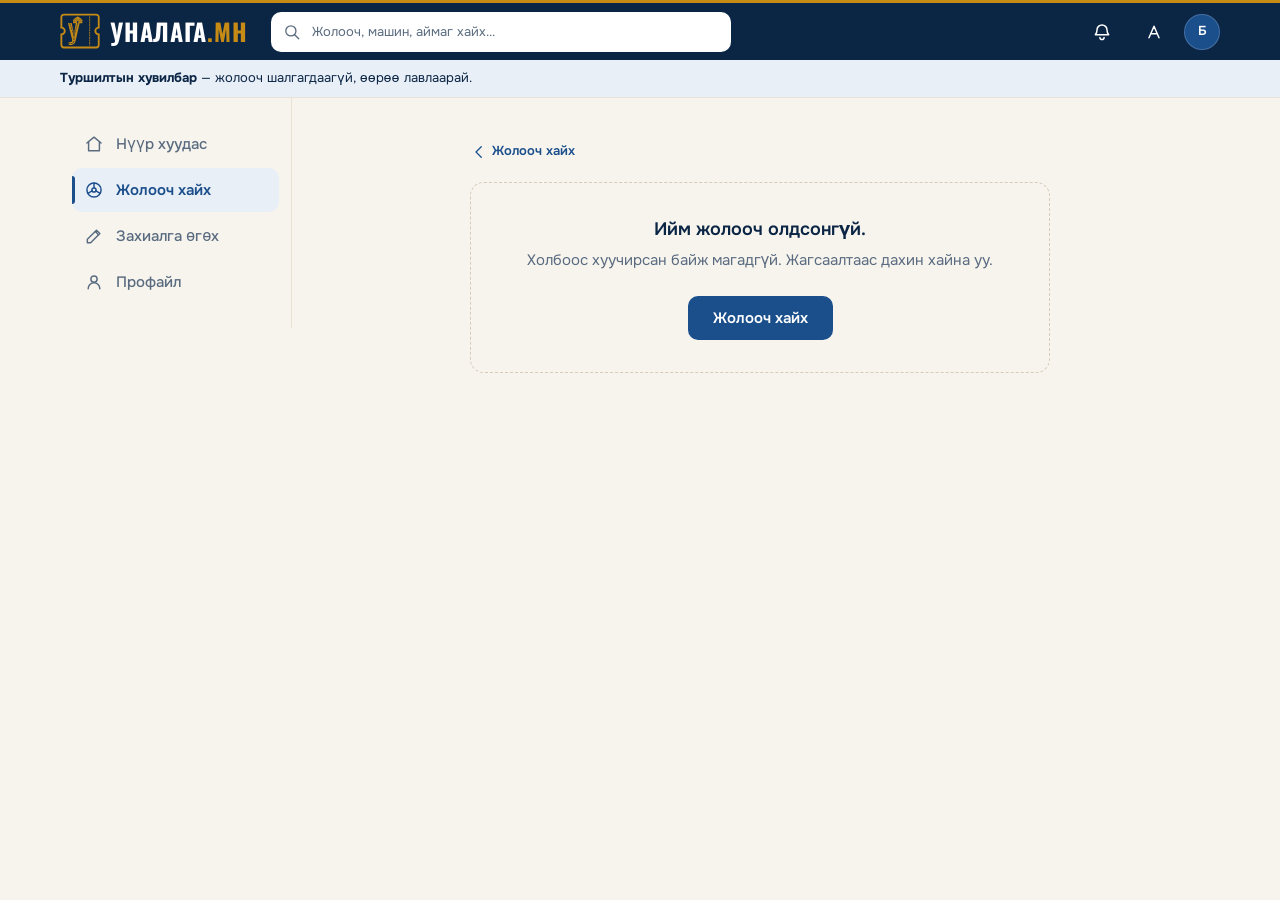
==== commit abd6c202: "deploy 2026-10-12: Supabase зар (3H.2), шинэ лого, нууцлалын хуудас - db.js: зар серверт, «Дугаар ха" ====
--- a/driver.html
+++ b/driver.html
@@ -56,22 +56,25 @@
   <meta name="robots" content="noindex">
 
   <!-- Facebook, Messenger-ээр хуваалцахад гарах preview. JS ажиллуулдаггүй
-       тул статик утга. Зураг: hero-гийн дүр зураг, 1200×630 (og-image.jpg). -->
+       тул статик утга. Зураг: hero-гийн шөнийн дүр зураг + лого, 1200×630 (og-image.jpg;
+       эх: design-studio/jobs/2026-10-11_Unalaga_logo/site-og.mjs). Зураг солибол ?v=-г нэмэгдүүл (FB кэш). -->
   <meta property="og:type" content="website">
   <meta property="og:site_name" content="Уналага.мн">
   <meta property="og:locale" content="mn_MN">
   <meta property="og:title" content="Жолооч — Уналага.мн">
   <meta property="og:description" content="Жолоочийн машин, байнга явдаг чиглэл, идэвхтэй зар, зорчигчдын сэтгэгдэл.">
   <meta property="og:url" content="https://ghostshdee.github.io/unalaga/driver.html">
-  <meta property="og:image" content="https://ghostshdee.github.io/unalaga/og-image.jpg">
+  <meta property="og:image" content="https://ghostshdee.github.io/unalaga/og-image.jpg?v=2">
   <meta property="og:image:width" content="1200">
   <meta property="og:image:height" content="630">
-  <meta property="og:image:alt" content="Уналага.мн — шөнийн тал нутаг, нар руу чиглэсэн зам">
+  <meta property="og:image:alt" content="Уналага.мн лого, «Хаашаа явах вэ?» — шөнийн тал нутаг, алтан зураастай зам">
   <meta name="twitter:card" content="summary_large_image">
 
-  <!-- Дүрс — hero-гийн санаа: нар руу нарийсах зам, алтан зураас.
-       data-URI тул нэмэлт хүсэлт үүсгэхгүй. -->
-  <link rel="icon" href="data:image/svg+xml,<svg xmlns='http://www.w3.org/2000/svg' viewBox='0 0 64 64'><rect width='64' height='64' rx='14' fill='%230B2545'/><path d='M27 13h10l7 40H20z' fill='%23123A6B'/><path d='M31 19h2l0.8 7h-3.6zM30.2 30h3.6l1 9h-5.6zM29 43h6l1.2 10h-8.4z' fill='%23F5C518'/></svg>">
+  <!-- Дүрс — лого (DESIGN §15). 16px-д тасархай зураасгүй хувилбар. Жижиг файл (≤4 KB),
+       хуудсыг хүлээлгэдэггүй, нэг татаад бүх хуудсанд кэшээс. -->
+  <link rel="icon" type="image/png" sizes="32x32" href="favicon-32.png">
+  <link rel="icon" type="image/png" sizes="16x16" href="favicon-16.png">
+  <link rel="apple-touch-icon" href="apple-touch-icon.png">
 
   <!-- Фонт: Oswald (лого, чиглэлийн нэр, үнэ — замын тэмдгийн condensed),
        Onest (бусад бүх текст — кирилл сайн уншигдана) -->
@@ -85,7 +88,8 @@
 
   <!-- ═══════════════ HEADER ═══════════════ -->
   <header class="header">
-    <a class="logo" href="./">УНАЛАГА.МН</a>
+    <!-- Лого (DESIGN §15): тэмдэг нь marks3.js-ээс (site-mark.mjs), өнгө нь CSS-ээс -->
+    <a class="logo" href="./"><svg class="logo-mark" viewBox="0 0 100 100" aria-hidden="true" focusable="false"><path fill="none" stroke="currentColor" stroke-width="4.6" d="M9.4 9 h81.2 a6 6 0 0 1 6 6 v26.5 a8.5 8.5 0 0 0 0 17 v26.5 a6 6 0 0 1 -6 6 h-81.2 a6 6 0 0 1 -6 -6 v-26.5 a8.5 8.5 0 0 0 0 -17 v-26.5 a6 6 0 0 1 6 -6z"/><path d="M74 14.5 V85.5" stroke="currentColor" stroke-width="2" stroke-dasharray="3 3.4" stroke-linecap="round"/><path transform="matrix(0.056 0 0 -0.056 18.61 75.36)" fill="currentColor" d="M53 -163V-40Q67 -41 79.5 -41.5Q92 -42 103 -42Q127 -42 146.5 -38.0Q166 -34 180.0 -25.5Q194 -17 201.5 -2.5Q209 12 209 33Q209 48 207.5 59.5Q206 71 204 82L22 810H188L258 477L291 260L315 478L374 810H542L376 65Q362 1 342.0 -43.5Q322 -88 293.0 -115.0Q264 -142 222.5 -154.0Q181 -166 122 -166Q107 -166 90.0 -165.0Q73 -164 53 -163Z"/><g transform="matrix(0.056 0 0 -0.056 18.61 75.36)" fill="none" class="cut-s" stroke-width="28.57" stroke-dasharray="60.71 60.71" stroke-linecap="round" stroke-linejoin="round"><path d="M105 795 L290 250"/><path d="M458 795 L290 250"/><path d="M290 250 L292 60 Q290 -60 230 -95 Q190 -104 120 -103 L66 -102"/></g><path fill="currentColor" d="M31.38 23.59 Q37.13 16.34 41.96 14.96 H46.56 Q51.39 16.34 57.14 23.59 Z"/><rect x="42.76" y="13.70" width="2.99" height="1.50" rx="0.46" fill="currentColor"/><path d="M36.67 21.17 Q44.26 18.87 51.85 21.17" fill="none" class="cut-s" stroke-width="0.74" stroke-linecap="round" opacity=".85"/><rect x="32.76" y="23.24" width="23.00" height="7.36" rx="0.34" fill="currentColor"/><path d="M33.91 26.33 H41.73 M46.79 26.33 H54.61" class="cut-s" stroke-width="0.69" stroke-linecap="round" opacity=".7"/><rect x="42.76" y="24.86" width="2.99" height="5.74" rx="0.34" class="cut-f"/></svg><span class="logo-word">УНАЛАГА<span class="logo-tld">.МН</span></span></a>
 
     <!-- Хайлт — компьютерт header дотор, мобайлд дэлгэц дүүрэн (DESIGN §8).
          .search-panel нь зөвхөн мобайлын дэлгэц дүүрэн үед харагдана. -->
@@ -121,7 +125,7 @@
     </div>
   </header>
 
-  <p class="demo-banner"><strong>Туршилтын хувилбар</strong> — зар жолооч нарт хүрэхгүй, зөвхөн энэ төхөөрөмжид хадгалагдана.</p>
+  <p class="demo-banner"><strong>Туршилтын хувилбар</strong> — жолооч шалгагдаагүй, өөрөө лавлаарай.</p>
 
   <div class="layout">
 
@@ -132,7 +136,6 @@
           <li><a class="nav-link" href="./"><svg class="ic" viewBox="0 0 24 24" aria-hidden="true"><path d="M3.5 10.8 12 3.8l8.5 7"/><path d="M5.5 9.4V20h13V9.4"/></svg>Нүүр хуудас</a></li>
           <li><a class="nav-link is-active" href="drivers.html" aria-current="page"><svg class="ic" viewBox="0 0 24 24" aria-hidden="true"><circle cx="12" cy="12" r="8.5"/><circle cx="12" cy="12" r="2.5"/><path d="M12 3.5v6M4.6 16l5.2-3M19.4 16l-5.2-3"/></svg>Жолооч хайх</a></li>
           <li><a class="nav-link" href="index.html#order"><svg class="ic" viewBox="0 0 24 24" aria-hidden="true"><path d="M4 20h4L19 9l-4-4L4 16v4Z"/><path d="m13.5 6.5 4 4"/></svg>Захиалга өгөх</a></li>
-          <li><a class="nav-link" href="map.html"><svg class="ic" viewBox="0 0 24 24" aria-hidden="true"><path d="M9 4 3.5 6.2v13.6L9 17.6l6 2.2 5.5-2.2V4L15 6.2 9 4Z"/><path d="M9 4v13.6M15 6.2v13.6"/></svg>Газрын зураг</a></li>
           <li><a class="nav-link" href="profile.html"><svg class="ic" viewBox="0 0 24 24" aria-hidden="true"><circle cx="12" cy="8.5" r="3.75"/><path d="M5 20a7 7 0 0 1 14 0"/></svg>Профайл</a></li>
         </ul>
       </nav>
@@ -165,7 +168,6 @@
     <a class="bnav-link" href="./"><svg class="ic" viewBox="0 0 24 24" aria-hidden="true"><path d="M3.5 10.8 12 3.8l8.5 7"/><path d="M5.5 9.4V20h13V9.4"/></svg>Нүүр</a>
     <button class="bnav-link" type="button" data-open-search><svg class="ic" viewBox="0 0 24 24" aria-hidden="true"><circle cx="10.5" cy="10.5" r="6.75"/><path d="m21 21-5.4-5.4"/></svg>Хайх</button>
     <a class="bnav-link bnav-order" href="index.html#order"><svg class="ic" viewBox="0 0 24 24" aria-hidden="true"><path d="M12 5v14M5 12h14"/></svg>Захиалга</a>
-    <a class="bnav-link" href="map.html"><svg class="ic" viewBox="0 0 24 24" aria-hidden="true"><path d="M9 4 3.5 6.2v13.6L9 17.6l6 2.2 5.5-2.2V4L15 6.2 9 4Z"/><path d="M9 4v13.6M15 6.2v13.6"/></svg>Зураг</a>
     <a class="bnav-link" href="profile.html"><svg class="ic" viewBox="0 0 24 24" aria-hidden="true"><circle cx="12" cy="8.5" r="3.75"/><path d="M5 20a7 7 0 0 1 14 0"/></svg>Профайл</a>
   </nav>
 
--- a/style.css
+++ b/style.css
@@ -74,15 +74,17 @@
   --badge-moving:    #8C4A2F;
 
   /* ── Фонт (DESIGN §3) ───────────────────────────────────────
-     Oswald  — condensed, замын тэмдгийн аяс. Зөвхөн лого, чиглэлийн нэр, үнэ.
+     Oswald  — condensed, замын тэмдгийн аяс. Зөвхөн лого, чиглэлийн нэр, үнэ, явах цаг.
                Нарийн тул урт газрын нэр (Баян-Өлгий, Сэлэнгэ Сайхан сум) багтана.
      Onest   — бусад бүх текст. Кирилл үсэгт зориулж зохиогдсон, жижигдээ сайн. */
   --font-display: 'Oswald', 'Arial Narrow', system-ui, sans-serif;
   --font-body:    'Onest', system-ui, sans-serif;
 
   /* ── Үсгийн хэмжээний шат ───────────────────────────────── */
-  --text-route:  34px;  /* чиглэлийн нэр (Oswald 600 — condensed тул томроов) */
-  --text-price:  26px;  /* үнэ (Oswald 600) */
+  --text-route:  24px;  /* чиглэлийн нэр (Oswald 600 — тасалбарт хоёр хот нэг мөрөнд багтана) */
+  --text-price:  22px;  /* үнэ (Oswald 600) */
+  --text-time:   30px;  /* явах цаг (Oswald 600) */
+  --stub-w:      104px; /* тасалбарын stub-ийн өргөн */
   --text-h1:     24px;
   --text-h2:     18px;
   --text-body:   15px;
@@ -295,13 +297,28 @@
 
 .logo {
   flex-shrink: 0;
+  display: flex;
+  align-items: center;
+  gap: 0.42em;
   font-family: var(--font-display);
   font-weight: 700;
   /* Oswald condensed тул Unbounded-оос нарийн — хэмжээг нэмж жинг барив */
   font-size: var(--text-h1);
-  letter-spacing: 0.05em;
+  letter-spacing: 0.03em;
+  line-height: 1;
   color: var(--white);
 }
+/* Тэмдэг (DESIGN §15) — хэмжээ нь нэрийн em-ээр тул нэртэйгээ хамт багасна.
+   Алт = currentColor; замын тасархай, гэрийн хаалга = header-ийн дэвсгэр (горим бүрд) */
+.logo-mark {
+  flex-shrink: 0;
+  width: 1.67em;
+  height: 1.67em;
+  color: var(--gold);
+}
+.logo-mark .cut-s { stroke: var(--chrome); }
+.logo-mark .cut-f { fill: var(--chrome); }
+.logo-tld { color: var(--gold); }
 
 .search {
   flex: 1;
@@ -366,8 +383,16 @@
 :root[data-theme-pref="auto"] .theme-btn .ic-auto,
 :root[data-theme-pref="day"] .theme-btn .ic-sun,
 :root[data-theme-pref="night"] .theme-btn .ic-moon { display: block; }
+/* Утас (≤640px) — тэмдэг нэмэгдсэн тул лого + 4 товч 320px-д багтах.
+   Товч бүр 44px хэвээр (DESIGN §8), товчны хоорондын зай ба логог л багасгана.
+   Лого дэлгэцийн өргөнийг дагаж 15–20px: (100vw − товч 168 − зай 36) / 7.6 (нэр + тэмдэг ≈ 7.5em). */
+@media (max-width: 640px) {
+  .header-actions { gap: 0; }
+  .logo { font-size: clamp(15px, calc((100vw - 204px) / 7.6), 20px); gap: 0.3em; }
+  .logo-mark { width: 1.5em; height: 1.5em; }
+}
 @media (max-width: 360px) {
-  .header-actions { gap: var(--space-1); }
+  .header { gap: var(--space-2); padding-inline: var(--space-3); }
 }
 
 /* Горим солих үед л 0.25s шилжилт (ачаалахад биш). @media бүрхүүл заавал —
@@ -595,9 +620,10 @@
 }
 .feed-skeleton[hidden] { display: none; }
 
+/* Тасалбарын хэлбэр — зүүн мөрүүд + баруун stub (жинхэнэ .post-card-тай ижил grid) */
 .post-skeleton {
-  display: flex;
-  flex-direction: column;
+  display: grid;
+  grid-template-columns: minmax(0, 1fr) var(--stub-w);
   background: var(--surface);
   border: 1px solid var(--line);
   border-radius: var(--radius-lg);
@@ -615,7 +641,7 @@
   border-radius: var(--radius-sm);
   animation: skel-pulse 1.4s ease-in-out infinite;
 }
-.skel-photo { aspect-ratio: 16 / 7; border-radius: 0; }
+.skel-stub  { min-height: 112px; border-radius: 0; }
 .skel-badge { width: 96px; height: 20px; }
 .skel-line  { height: 14px; width: 100%; }
 .skel-line-short { width: 60%; }
@@ -651,97 +677,96 @@
 .skel-name   { height: 18px; width: 50%; }
 .skel-btn    { width: 140px; height: 44px; border-radius: var(--radius-md); }
 
-/* Ердийн карт — сүүдэргүй, зөвхөн хүрээтэй (DESIGN §4) */
+/* Тасалбар хэлбэрийн карт — зүүн гол хэсэг + баруун stub (DESIGN §1).
+   Сүүдэргүй, зөвхөн хүрээтэй (DESIGN §4). */
 .post-card {
-  display: flex;
-  flex-direction: column;
+  display: grid;
+  grid-template-columns: minmax(0, 1fr) var(--stub-w);
   background: var(--surface);
   border: 1px solid var(--line);
   border-radius: var(--radius-lg);
   overflow: hidden;
   transition: border-color var(--transition);
+  scroll-margin-top: calc(var(--header-height) + var(--space-4));
 }
 /* Hover дээр translateY биш — зөвхөн хүрээний өнгө (DESIGN §10) */
 .post-card:hover { border-color: var(--line-2); }
 
-/* ── Машины панел (DESIGN §1: 16:9 зургийн талбай) ──────────
-   Жолооч өөрийн машины зургаа оруулах хүртэл (CLAUDE.md §5 vehicle_photos)
-   брэндийн гүн хөх панел дээр машины дүрс + нэр. Ямар ч файл татдаггүй тул
-   2G/3G-д ч агшин зуур гарна (CLAUDE.md §2). DESIGN.md §1 диаграмын дагуу
-   нэр баруун доор, доод талд алтан зураас (header-ийн зурваст холбогдоно). */
+/* ── Машины зураг — зөвхөн жолооч БОДИТ зураг оруулсан үед ──────
+   Хоосон панел харуулахгүй (DESIGN §1, хаан 2026-10-09). Тасалбарын дээр бүтэн өргөн тууз. */
 .post-photo {
   position: relative;
-  display: flex;
-  align-items: flex-end;
-  justify-content: flex-end;
-  aspect-ratio: 16 / 7;
-  padding: var(--space-4);
+  grid-column: 1 / -1;
+  height: 140px;
   overflow: hidden;
   border-bottom: 3px solid var(--gold);
-  background:
-    var(--veh) center 78% / min(74%, 300px) no-repeat,
-    radial-gradient(130% 96% at 14% 4%, var(--ink-glow) 0%, transparent 52%),
-    linear-gradient(116deg, var(--chrome) 0%, var(--ink-lift) 100%);
-}
-/* Тээврийн хэрэгслийн дүрс — усан тэмдэг. Тодорхой файлгүй, data-URI. */
-.post-photo         { --veh: none; }
-.post-photo.veh-sedan  { --veh: url("data:image/svg+xml,%3Csvg xmlns='http://www.w3.org/2000/svg' viewBox='0 0 260 108'%3E%3Cg fill='%23ffffff' fill-opacity='0.15'%3E%3Cpath d='M8 74c-1-8 4-13 12-14l38-22c8-9 19-13 31-13h72c15 0 29 6 39 17l30 16c11 2 16 6 16 15v6h-28a20 20 0 0 0-40 0H82a20 20 0 0 0-40 0H16c-5 0-8-3-8-7z'/%3E%3Ccircle cx='60' cy='82' r='14'/%3E%3Ccircle cx='196' cy='82' r='14'/%3E%3C/g%3E%3C/svg%3E"); }
-.post-photo.veh-van    { --veh: url("data:image/svg+xml,%3Csvg xmlns='http://www.w3.org/2000/svg' viewBox='0 0 260 108'%3E%3Cg fill='%23ffffff' fill-opacity='0.15'%3E%3Cpath d='M14 78V36c0-7 5-12 12-12h132c9 0 14 3 19 11l30 40c2 3 3 6 3 10v1h-16a20 20 0 0 0-40 0H74a20 20 0 0 0-40 0H20c-4 0-6-2-6-6z'/%3E%3Ccircle cx='54' cy='86' r='14'/%3E%3Ccircle cx='198' cy='86' r='14'/%3E%3C/g%3E%3C/svg%3E"); }
-.post-photo.veh-pickup { --veh: url("data:image/svg+xml,%3Csvg xmlns='http://www.w3.org/2000/svg' viewBox='0 0 260 108'%3E%3Cg fill='%23ffffff' fill-opacity='0.15'%3E%3Cpath d='M12 80V52c0-6 4-10 10-10h6l16-18c3-4 8-6 13-6h28c7 0 12 5 12 12v18h145c3 0 5 2 5 5v27h-14a20 20 0 0 0-40 0H78a20 20 0 0 0-40 0H18c-4 0-6-2-6-6z'/%3E%3Ccircle cx='58' cy='86' r='14'/%3E%3Ccircle cx='196' cy='86' r='14'/%3E%3C/g%3E%3C/svg%3E"); }
-/* Доод хэсэгт бараан хөшиг — цагаан нэр уншигдана */
-.post-photo::after {
-  content: "";
-  position: absolute;
-  inset: auto 0 0 0;
-  height: 62%;
-  background: linear-gradient(180deg, transparent, var(--scrim));
-}
-/* Жолоочийн бодит зураг ирэхэд .post-photo дотор <img> нэмнэ */
+  background: var(--blue-wash);
+}
 .post-photo img {
-  position: absolute;
-  inset: 0;
   width: 100%;
   height: 100%;
   object-fit: cover;
 }
-.post-photo.no-image img { display: none; }   /* onerror — панел үлдэнэ */
-.post-photo-name {
+.post-photo.no-image { display: none; }   /* onerror — хоосон тууз үлдээхгүй */
+
+/* ── Тасалбарын гол хэсэг (зүүн тал) ─────────────────────── */
+.post-body {
   position: relative;
-  z-index: 1;
-  color: var(--white);
-  font-weight: 600;
-  font-size: var(--text-small);
-  letter-spacing: 0.01em;
-  text-align: right;
-  text-shadow: 0 1px 3px rgba(0, 0, 0, 0.35);
-}
-
-/* ── Картын их бие ────────────────────────────────────────── */
-.post-body {
   display: flex;
   flex-direction: column;
   gap: var(--space-2);
-  padding: var(--space-4) var(--space-5);
-  flex: 1;
-}
-
+  min-width: 0;
+  padding: var(--space-4);
+}
+/* Гол хэсэг ба stub-ийн заагийн тасархай зураас. Border биш pseudo —
+   «хэвлэгдэх» хөдөлгөөнд сүүлд нь зурагдана. */
+.post-body::after {
+  content: "";
+  position: absolute;
+  right: -1px;
+  top: var(--space-3);
+  bottom: var(--space-3);
+  width: 2px;
+  background: repeating-linear-gradient(180deg, var(--line-2) 0 6px, transparent 6px 11px);
+}
+
+/* Дээд мөр: явах цаг том + өдөр, баруун талд badge */
 .post-head {
   display: flex;
-  align-items: flex-start;
-  justify-content: space-between;
-  gap: var(--space-3);
+  flex-wrap: wrap;
+  align-items: baseline;
+  gap: var(--space-1) var(--space-2);
+}
+.post-when {
+  display: flex;
+  align-items: baseline;
+  gap: var(--space-2);
+}
+.when-time {
+  font-family: var(--font-display);
+  font-weight: 600;
+  font-size: var(--text-time);
+  line-height: 1;
+  color: var(--ink);
+  white-space: nowrap;           /* «Цаг тохирно» хоёр мөр болохгүй — өдөр нь доош бууна */
+}
+.when-time.is-open { font-size: var(--text-route); }   /* «Цаг тохирно» */
+.when-day {
+  font-size: var(--text-small);
+  color: var(--ink-muted);
+  white-space: nowrap;
 }
 .post-badges {
   display: flex;
   flex-wrap: wrap;
-  gap: var(--space-2);
+  gap: var(--space-1);
+  margin-left: auto;
 }
 .post-time {
   flex-shrink: 0;
   font-size: var(--text-tiny);
   color: var(--ink-muted);
   white-space: nowrap;
-  padding-top: 2px;
 }
 
 /* ── Badge — хүрээтэй чип (DESIGN §5) ─────────────────────── */
@@ -767,106 +792,145 @@
   border-color: transparent;
 }
 
-/* ═══════════════ ЧИГЛЭЛИЙН ШУГАМ ═══════════════
-   Уналага.мн-ийн онцлог элемент. Хоёр цэгийг холбосон босоо тасархай
-   шугам, доод цэг алтан. Өөр газар давтаж хэрэглэхгүй (DESIGN §1). */
+/* ═══════════════ ЧИГЛЭЛИЙН ШУГАМ (тасалбар, 2026-10-09) ═══════════════
+   Хэвтээ: ХААНААС ——●—— ХААШАА. Уналага.мн-ийн онцлог элемент (DESIGN §1).
+   Урт нэр багтахгүй бол хоёр дахь хот доош бууна — эвдрэхгүй. */
 .post-route {
-  display: grid;
-  grid-template-columns: 16px 1fr;
-  gap: var(--space-3);
-  margin: var(--space-2) 0 var(--space-3);
-}
-.route-rail { position: relative; }
-.route-rail::before {           /* босоо тасархай шугам — цэгээс цэг хүртэл */
-  content: "";
-  position: absolute;
-  left: 50%;
-  transform: translateX(-50%);
-  top: 16px;
-  bottom: 16px;
-  border-left: 2px dashed var(--line-2);
-}
-.route-dot {
-  position: absolute;
-  left: 50%;
-  transform: translateX(-50%);
-  width: 12px;
-  height: 12px;
-  border-radius: 50%;
-  background: var(--surface);
-  border: 2px solid var(--ink-muted);
-}
-.route-dot-start {
-  top: 6px;
-  box-shadow: 0 0 0 3px var(--blue-wash);
-}
-.route-dot-end {                /* очих цэг — алтан, зөөлөн туяатай */
-  bottom: 6px;
-  background: var(--gold);
-  border-color: var(--gold);
-  box-shadow: 0 0 0 3px var(--gold-wash), var(--glow);
+  display: flex;
+  flex-wrap: wrap;
+  align-items: center;
+  gap: var(--space-1) var(--space-2);
+  margin-top: var(--space-1);
 }
 .route-city {
+  flex: 0 1 auto;
+  min-width: 0;
   font-family: var(--font-display);
   font-weight: 600;
   font-size: var(--text-route);
-  line-height: 1.05;
+  line-height: 1.1;
   letter-spacing: 0.005em;
   text-transform: uppercase;
   color: var(--ink);
-  word-break: break-word;
-}
-.route-from { margin-bottom: 0; }
-
+  overflow-wrap: anywhere;
+}
+.route-line {
+  position: relative;
+  flex: 1 1 24px;
+  min-width: 24px;
+  height: 2px;
+  background: repeating-linear-gradient(90deg, var(--line-2) 0 7px, transparent 7px 12px);
+}
+.route-dot {                    /* замын дундах алтан цэг — шөнө туяатай */
+  position: absolute;
+  left: 50%;
+  top: 50%;
+  width: 12px;
+  height: 12px;
+  margin: -6px 0 0 -6px;
+  border-radius: 50%;
+  background: var(--gold);
+  box-shadow: 0 0 0 3px var(--gold-wash), var(--glow);
+}
 /* Хоёр хотын хооронд — ойролцоо зай ба хугацаа (DESIGN §1) */
 .route-gap {
-  margin: var(--space-1) 0 var(--space-2);
   font-size: var(--text-tiny);
   font-weight: 500;
   color: var(--ink-muted);
 }
 
-/* ── Хэзээ / багтаамж / үнэ ──────────────────────────────── */
-.post-when {
-  font-size: var(--text-small);
-  color: var(--ink-muted);
-}
-
+/* ── Суудал / багтаамж / машин ───────────────────────────── */
 .post-facts {
   display: flex;
-  align-items: baseline;
-  justify-content: space-between;
-  gap: var(--space-3);
+  flex-wrap: wrap;
+  align-items: center;
+  gap: var(--space-2);
+  margin-top: var(--space-1);
+}
+.post-seats {                   /* сул суудал бүрд нэг дөрвөлжин */
+  display: inline-flex;
+  gap: 4px;
+}
+.post-seats i {
+  width: 14px;
+  height: 14px;
+  border: 1.5px solid var(--ink-muted);
+  border-radius: 4px;
 }
 .post-capacity {
   font-size: var(--text-small);
+  font-weight: 600;
   color: var(--ink);
 }
+.post-car {
+  display: flex;
+  align-items: center;
+  gap: var(--space-1);
+  font-size: var(--text-small);
+  color: var(--ink-muted);
+}
+.post-car .ic { width: 16px; height: 16px; }
+
+.post-note {
+  font-size: var(--text-small);
+  color: var(--ink-muted);
+  line-height: 1.6;
+}
+
+/* ── Stub (баруун тал): үнэ + Холбогдох ──────────────────── */
+.post-stub {
+  position: relative;
+  display: flex;
+  flex-direction: column;
+  align-items: center;
+  justify-content: center;
+  gap: var(--space-2);
+  padding: var(--space-4) var(--space-2);
+  background: var(--gold-wash);
+  text-align: center;
+}
+/* Цоолбор — заагийн дээд, доод талд хагас дугуй (хуудасны өнгөөр) */
+.post-stub::before,
+.post-stub::after {
+  content: "";
+  position: absolute;
+  left: -10px;
+  width: 20px;
+  height: 20px;
+  border-radius: 50%;
+  background: var(--paper);
+  border: 1px solid var(--line);
+}
+.post-stub::before { top: -11px; }
+.post-stub::after  { bottom: -11px; }
+.has-photo .post-stub::before { display: none; }   /* дээр нь зураг — цоолбор зурагтай давхцана */
 .post-price {
-  flex-shrink: 0;
   font-family: var(--font-display);   /* Oswald — чиглэлийн нэртэй нэг гэр бүл */
   font-size: var(--text-price);
   font-weight: 600;
+  line-height: 1.05;
   letter-spacing: 0.005em;
   color: var(--ink);
-  text-align: right;
-}
-/* Хоёр хэсэгтэй үнэ (хүн / бараа) — жижиг тул уншихад хялбар body фонтоор */
+  white-space: nowrap;
+}
+:root[data-theme="night"] .post-price { color: var(--gold); text-shadow: 0 0 10px rgba(255, 200, 60, 0.35); }
+.stub-unit {
+  font-size: var(--text-tiny);
+  color: var(--ink-muted);
+}
+/* Хоёр хэсэгтэй үнэ (хүн / бараа) — шошго жижиг, дүн нь Oswald */
 .post-price-split {
   display: flex;
   flex-direction: column;
-  align-items: flex-end;
-  font-family: var(--font-body);
-  font-size: var(--text-small);
-  font-weight: 600;
-  letter-spacing: 0;
-  line-height: 1.45;
-}
-
-.post-note {
-  font-size: var(--text-small);
-  color: var(--ink-muted);
-  line-height: 1.6;
+  gap: var(--space-1);
+}
+.price-line { display: flex; flex-direction: column; line-height: 1.1; }
+.price-label { font-size: var(--text-tiny); color: var(--ink-muted); }
+.price-amount { font-family: var(--font-display); font-weight: 600; font-size: 16px; white-space: nowrap; }
+.post-stub .btn-contact {
+  width: 100%;
+  padding-inline: var(--space-1);
+  font-size: var(--text-tiny);
 }
 
 /* ═══════════════ ЖОЛООЧ / ЗАХИАЛАГЧИЙН БЛОК (DESIGN §6) ═══════════════
@@ -939,6 +1003,52 @@
   font-size: var(--text-tiny);
   font-weight: 500;
 }
+/* Тасалбарын дээд мөрөнд — badge-аас ялгарах тасархай хүрээ: «бодит биш» (kharuul 2026-10-09).
+   Алт биш — алт нь итгэлийн өнгө (DESIGN §2). */
+.post-head .chip-sample {
+  padding: 2px 8px;
+  border: 1px dashed var(--ink-muted);
+  background: transparent;
+  line-height: 1.5;
+}
+
+/* ── Тасалбарын доод мөр: хэн + хугацаа ───────── */
+.post-foot {
+  display: flex;
+  flex-wrap: wrap;
+  align-items: center;
+  gap: var(--space-2);
+  margin-top: auto;
+  padding-top: var(--space-3);
+  border-top: 1px solid var(--line);
+}
+.post-foot .post-time { margin-left: auto; }
+.post-card .post-person {       /* жолоочийн хуудасны .post-person-ийг хөндөхгүй */
+  flex: 1 1 150px;
+  min-width: 0;
+  gap: var(--space-2);
+  margin: 0;
+  padding: 0;
+  border: 0;
+}
+.post-card .person-avatar {
+  width: 32px;
+  height: 32px;
+  font-size: var(--text-small);
+}
+
+/* ── «Тасалбар хэвлэгдэх» — зар нийтлэх үйлдлийн хариу л (DESIGN §10).
+   JS нь reduced-motion үед is-printing нэмэхгүй; ачаалахад хөдөлгөөнгүй. */
+@keyframes ticket-print {
+  from { clip-path: inset(0 0 100% 0 round var(--radius-lg)); transform: translateY(-12px); }
+  to   { clip-path: inset(0 0 0 0 round var(--radius-lg)); transform: none; }
+}
+@keyframes ticket-tear {
+  from { clip-path: inset(0 0 100% 0); }
+  to   { clip-path: inset(0); }
+}
+.post-card.is-printing { animation: ticket-print 0.5s 0.1s ease-out both; }
+.post-card.is-printing .post-body::after { animation: ticket-tear 0.3s 0.55s ease-out both; }
 
 /* ═══════════════ ЖОЛООЧ ХАЙХ — drivers.html (CLAUDE.md §6-4) ═══════════════
    Зарын карт «хаашаа»-г, жолоочийн карт «хэн»-ийг том харуулна.
@@ -1391,10 +1501,6 @@
   gap: var(--space-3);
   margin-top: var(--space-5);
 }
-
-/* Хэрэглэгчийн өөрийн пост — зай тооцоогүй тул хоёр хотын хооронд
-   route-gap байхгүй. Шугам богиносохгүйн тулд бага зай нэмнэ. */
-.route-cities-tight .route-from { margin-bottom: var(--space-4); }
 
 /* ═══════════════ TOAST — «Захиалга нийтлэгдлээ» (BUILD §4) ═══════════════
    Хэрэглэгчийн үйлдлийн хариу тул хөдөлгөөн зөвшөөрөгдөнө (DESIGN §10).
@@ -1714,7 +1820,7 @@
 /* Modal нээлттэй үед хуудас доогуураа гүйхгүй */
 body.is-locked { overflow: hidden; }
 @media (max-width: 640px) {
-  :root { --text-route: 27px; --text-price: 23px; }
+  :root { --text-route: 19px; --text-price: 19px; --stub-w: 96px; }
 
   .header {
     gap: var(--space-3);
@@ -1842,7 +1948,9 @@
     inset: auto 0 0 0;
     z-index: 30;
     display: grid;
-    grid-template-columns: repeat(5, 1fr);
+    /* Товчны тоо хуудсаар өөр (map нуугдсан — 4, map.html өөрөө — 5): тэгш хуваана */
+    grid-auto-flow: column;
+    grid-auto-columns: minmax(0, 1fr);
     padding-bottom: env(safe-area-inset-bottom);
     background: var(--surface);
     border-top: 1px solid var(--line);
@@ -1883,10 +1991,9 @@
   .hero-sub { margin: var(--space-2) 0 var(--space-4); font-size: var(--text-small); }
   .hero-cta { width: 100%; }
 
-  /* "Холбогдох" товч мобайлд бүтэн өргөн (DESIGN §8) */
-  .post-person { flex-wrap: wrap; }
-  .person-main { flex-basis: calc(100% - 56px); }
+  /* "Холбогдох" товч мобайлд бүтэн өргөн (DESIGN §8) — тасалбарын stub дотор */
   .btn-contact { width: 100%; }
+  .post-body { padding: var(--space-3); }
 
   /* ── Modal → доороос дээш гарах bottom sheet (DESIGN §8) ── */
   .modal { place-items: end center; padding: 0; }
@@ -1908,3 +2015,52 @@
   .modal-foot { position: sticky; bottom: 0; }
   .modal-foot .btn { flex: 1; }
 }
+
+/* Нарийн утас (360px ба доош) — тасалбарын чиглэл, үнэ багтахын тулд */
+@media (max-width: 360px) {
+  :root { --text-route: 18px; --text-price: 18px; --stub-w: 88px; }
+}
+
+/* ═══════════════ САНТАЙ ХОЛБОГДСОН НЭМЭЛТ — 3H.2 ═══════════════ */
+
+/* Идэвхгүй товч: «Нийтлэх» (зөвшөөрөл өгөөгүй), «Дугаар ачаалж байна» */
+.btn:disabled {
+  opacity: 0.5;
+  cursor: not-allowed;
+}
+.btn-primary:disabled:hover { background: var(--blue); }
+.btn-contact:disabled:hover { background: var(--blue); }
+
+/* Honeypot — хүнд харагдахгүй, дэлгэц уншигчид алгасна */
+.hp-field {
+  position: absolute;
+  left: -9999px;
+  width: 1px;
+  height: 1px;
+  overflow: hidden;
+}
+
+.fld-note a {
+  color: var(--link);
+  text-decoration: underline;
+  text-underline-offset: 3px;
+}
+
+/* Нууцлалын тайлбар — privacy.html */
+.privacy-list {
+  max-width: 580px;
+  margin-inline: auto;
+  display: flex;
+  flex-direction: column;
+  gap: var(--space-4);
+}
+.privacy-list dt { font-weight: 600; }
+.privacy-list a {
+  color: var(--link);
+  text-decoration: underline;
+  text-underline-offset: 3px;
+}
+.privacy-list dd {
+  margin: var(--space-1) 0 0;
+  line-height: 1.6;
+}
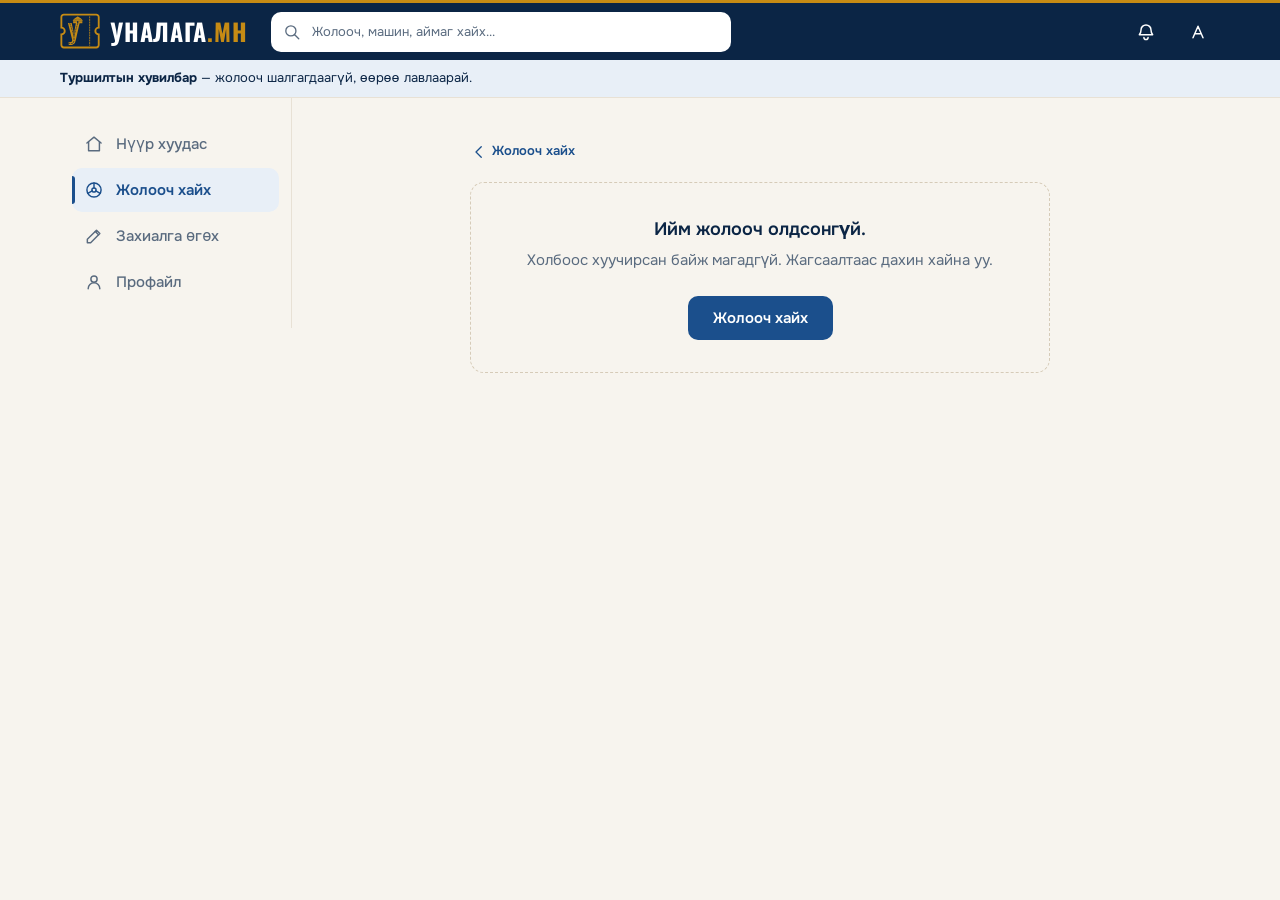
==== commit c7e39473: "Header-ийн утгагүй «Б» аватарыг хасав Co-Authored-By: Claude Opus 5.5 <noreply@anthropic.com> Claude" ====
--- a/driver.html
+++ b/driver.html
@@ -121,7 +121,6 @@
         <svg class="ic ic-sun" viewBox="0 0 24 24" aria-hidden="true"><circle cx="12" cy="12" r="4"/><path d="M12 3v2M12 19v2M3 12h2M19 12h2M5.6 5.6 7 7M17 17l1.4 1.4M18.4 5.6 17 7M7 17l-1.4 1.4"/></svg>
         <svg class="ic ic-moon" viewBox="0 0 24 24" aria-hidden="true"><path d="M20 14.5A8 8 0 0 1 9.5 4 8 8 0 1 0 20 14.5Z"/></svg>
       </button>
-      <span class="avatar" title="Профайл">Б</span>
     </div>
   </header>
 
--- a/style.css
+++ b/style.css
@@ -72,6 +72,7 @@
   --badge-livestock: #7A5A1E;
   --badge-cargo:     #2F6B3D;
   --badge-moving:    #8C4A2F;
+  --badge-parcel:    #5B4A8A;   /* нил ягаан — цагаан дээр ~7.5:1 */
 
   /* ── Фонт (DESIGN §3) ───────────────────────────────────────
      Oswald  — condensed, замын тэмдгийн аяс. Зөвхөн лого, чиглэлийн нэр, үнэ, явах цаг.
@@ -152,6 +153,7 @@
   --badge-livestock: #D9B16A;
   --badge-cargo:     #7FCB8F;
   --badge-moving:    #E5A07F;
+  --badge-parcel:    #B9AEEA;   /* #0F2240 дээр ~7.8:1 */
 
   --ink-faint:  #8196B4;  /* #0F2240 дээр ~5.3:1 */
   --overlay:    rgba(2, 8, 20, 0.66);
@@ -784,6 +786,7 @@
 .badge-livestock { color: var(--badge-livestock); }
 .badge-cargo     { color: var(--badge-cargo); }
 .badge-moving    { color: var(--badge-moving); }
+.badge-parcel    { color: var(--badge-parcel); }
 
 /* Ганц үл хамаарах — захиалагчийн постыг ялгах дүүргэсэн улаан */
 .badge-request {
@@ -1675,6 +1678,13 @@
   font-size: var(--text-small);
   color: var(--ink-muted);
 }
+/* Хариуцлагын анхааруулга (Бараа тээвэр, Дайвар) */
+.fld-warn {
+  padding: var(--space-2) var(--space-3);
+  border-radius: var(--radius-sm);
+  background: var(--blue-wash);
+  color: var(--ink);
+}
 
 /* ── Оролтууд ── */
 .inp {
@@ -1716,6 +1726,8 @@
 .pick { display: grid; gap: var(--space-2); }
 .pick-2 { grid-template-columns: 1fr 1fr; }
 .pick-grid { grid-template-columns: 1fr 1fr; }
+/* 5 карт: сүүлийнх ганцаараа үлдвэл бүтэн өргөнөөр */
+.pick-grid .pick-card:last-child:nth-child(odd) { grid-column: 1 / -1; }
 
 .pick-card {
   position: relative;
